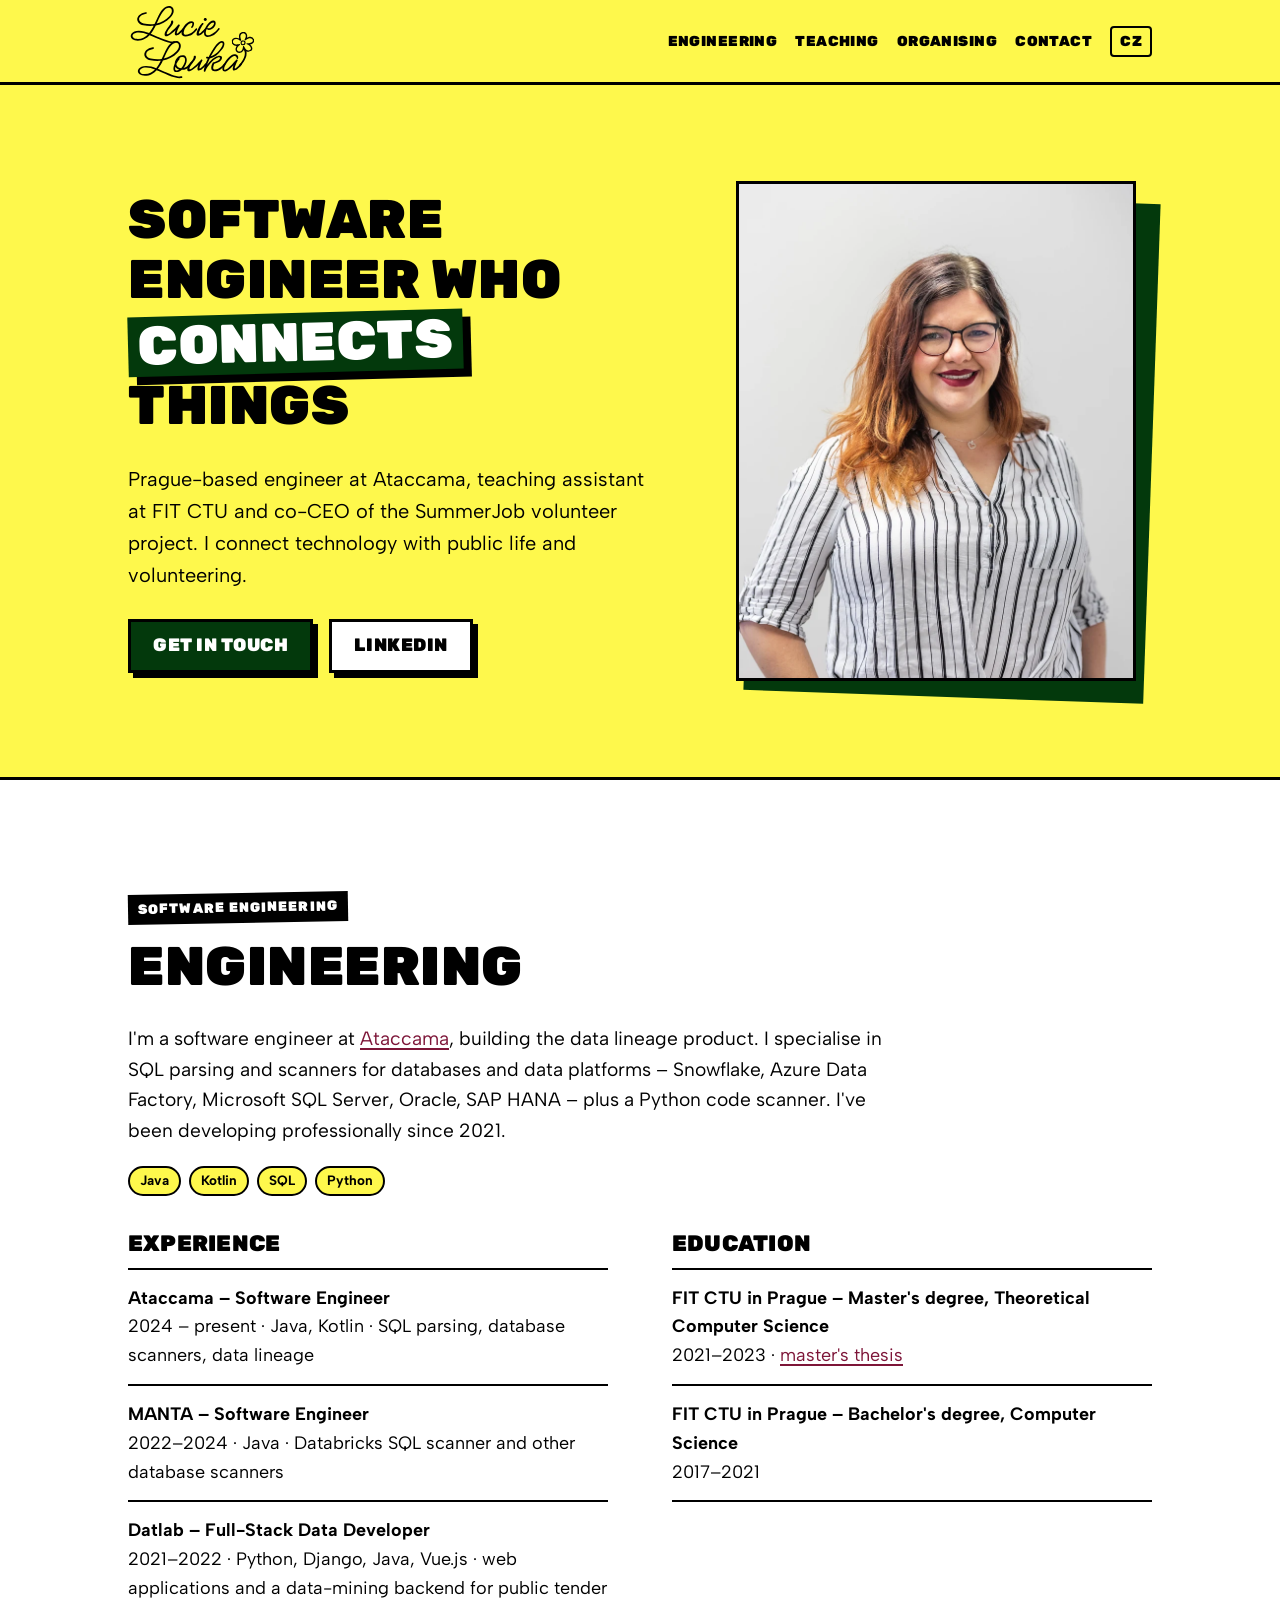
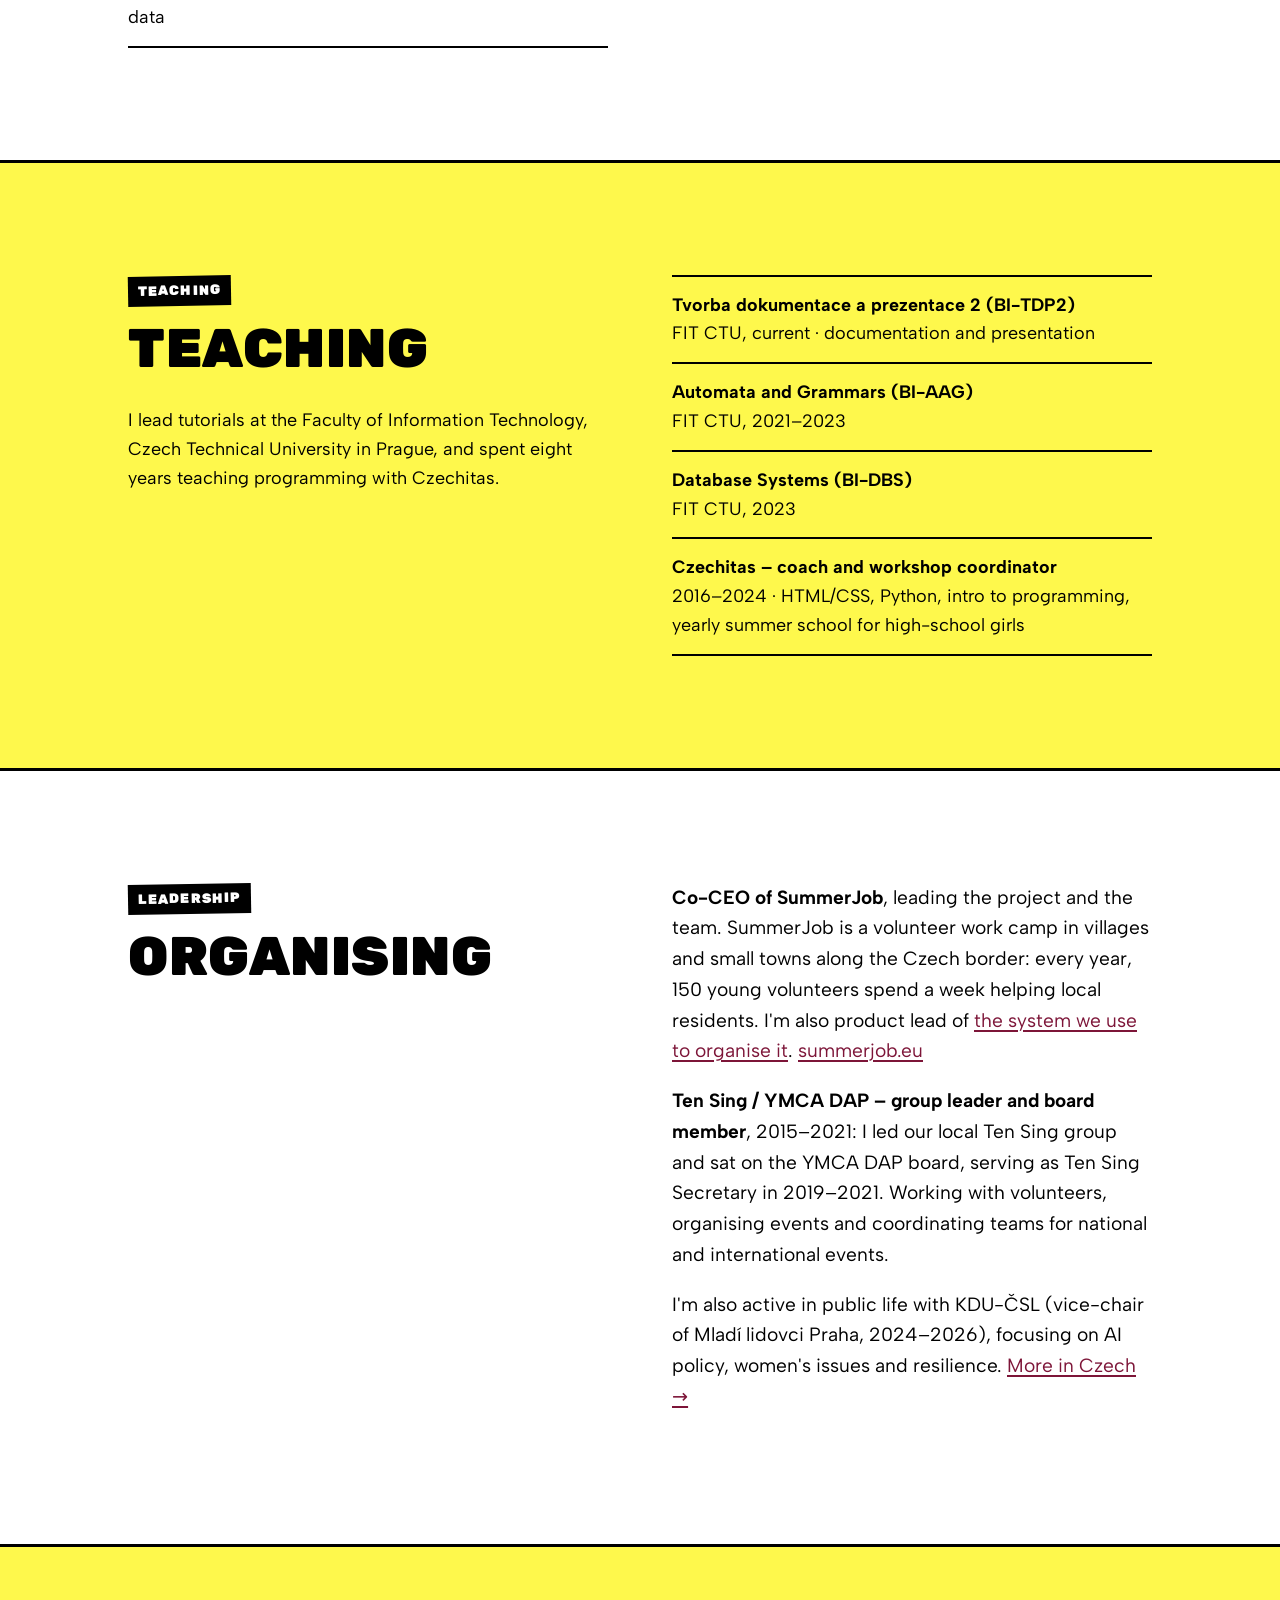
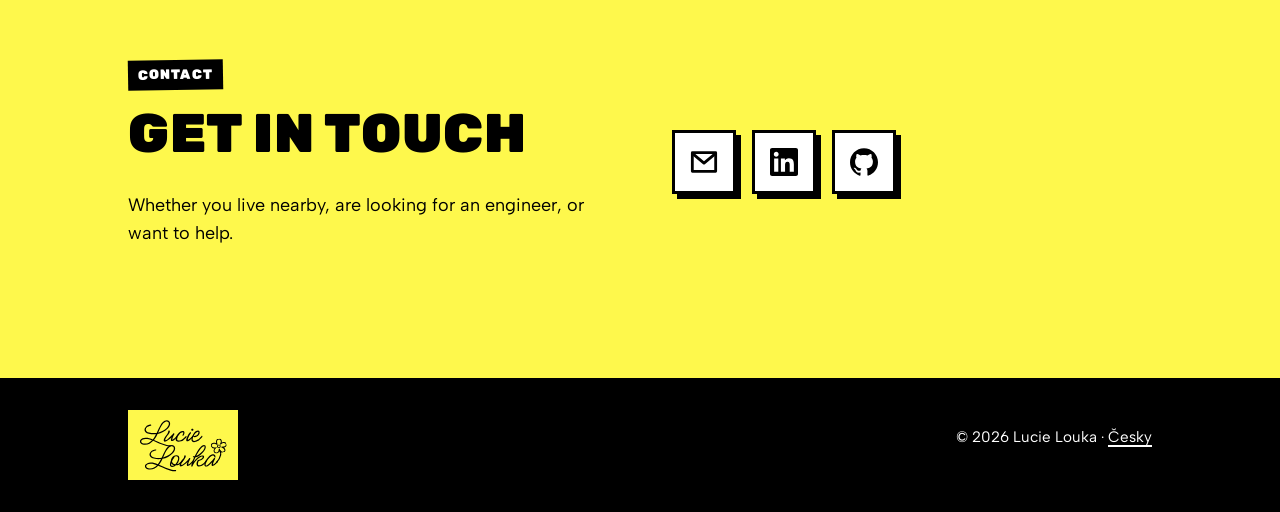
==== en/index.html @ a8e1a133 "Centre contact icons against the heading block Drop the top margin and vertically centre the icon ro" ====
<!doctype html>
<html lang="en">
<head>
  <meta charset="utf-8">
  <meta name="viewport" content="width=device-width, initial-scale=1">
  <title>Lucie Louka</title>
  <meta name="description" content="Lucie Louka – software engineer at Ataccama, teaching assistant at FIT CTU and co-CEO of the SummerJob volunteer project.">
  <link rel="canonical" href="https://lucielouka.cz/en/">
  <meta property="og:url" content="https://lucielouka.cz/en/">
  <meta property="og:title" content="Lucie Louka">
  <meta property="og:description" content="Software engineer connecting tech, public life and volunteering.">
  <meta property="og:type" content="website">
  <meta name="theme-color" content="#fef84c">
  <link rel="icon" href="../assets/favicon.svg" type="image/svg+xml">
  <link rel="alternate" hreflang="cs" href="https://lucielouka.cz/">
  <link rel="alternate" hreflang="en" href="https://lucielouka.cz/en/">
  <link rel="preconnect" href="https://fonts.googleapis.com">
  <link rel="preconnect" href="https://fonts.gstatic.com" crossorigin>
  <link href="https://fonts.googleapis.com/css2?family=Albert+Sans:wght@400;700&family=Rubik:wght@900&display=swap" rel="stylesheet">
  <link rel="stylesheet" href="../css/style.css">
</head>
<body>
  <a class="skip" href="#content">Skip to content</a>

  <header class="site-header">
    <div class="wrap">
      <a class="brand" href="#" aria-label="Lucie Louka – home"><img src="../assets/logo.svg" alt="Lucie Louka"></a>
      <nav class="nav" aria-label="Main navigation">
        <a href="#engineering">Engineering</a>
        <a href="#teaching">Teaching</a>
        <a href="#organising">Organising</a>
        <a href="#contact">Contact</a>
        <a class="lang" href="../" hreflang="cs" lang="cs">CZ</a>
      </nav>
    </div>
  </header>

  <main id="content">
    <section class="hero" aria-labelledby="hero-title">
      <div class="wrap">
        <div>
          <h1 id="hero-title">Software engineer who <span class="mark">connects</span> things</h1>
          <p class="lead">Prague-based engineer at Ataccama, teaching assistant at FIT CTU and co-CEO of the SummerJob volunteer project. I connect technology with public life and volunteering.</p>
          <div class="actions">
            <a class="btn" href="#contact">Get in touch</a>
            <a class="btn alt" href="https://www.linkedin.com/in/lucieaprochazkova/">LinkedIn</a>
          </div>
        </div>
        <div class="portrait">
          <img src="../assets/lucie.webp" alt="Lucie Louka" width="800" height="1200">
        </div>
      </div>
    </section>

    <section id="engineering" class="on-white" aria-labelledby="engineering-title">
      <div class="wrap">
        <span class="kicker">Software engineering</span>
        <h2 id="engineering-title">Engineering</h2>
        <p class="intro">I'm a software engineer at <a href="https://www.ataccama.com">Ataccama</a>, building the data lineage product. I specialise in SQL parsing and scanners for databases and data platforms – Snowflake, Azure Data Factory, Microsoft SQL Server, Oracle, SAP HANA – plus a Python code scanner. I've been developing professionally since 2021.</p>
        <ul class="tags" aria-label="Technologies">
          <li>Java</li><li>Kotlin</li><li>SQL</li><li>Python</li>
        </ul>
        <div class="two-col" style="margin-top: 36px">
          <div>
            <h3>Experience</h3>
            <ul class="list-plain">
              <li><strong>Ataccama – Software Engineer</strong> 2024 – present · Java, Kotlin · SQL parsing, database scanners, data lineage</li>
              <li><strong>MANTA – Software Engineer</strong> 2022–2024 · Java · Databricks SQL scanner and other database scanners</li>
              <li><strong>Datlab – Full-Stack Data Developer</strong> 2021–2022 · Python, Django, Java, Vue.js · web applications and a data-mining backend for public tender data</li>
            </ul>
          </div>
          <div>
            <h3>Education</h3>
            <ul class="list-plain">
              <li><strong>FIT CTU in Prague – Master's degree, Theoretical Computer Science</strong> 2021–2023 · <a href="https://dspace.cvut.cz/entities/publication/f980c338-d063-4424-8b70-73156ff9e29b">master's thesis</a></li>
              <li><strong>FIT CTU in Prague – Bachelor's degree, Computer Science</strong> 2017–2021</li>
            </ul>
          </div>
        </div>
      </div>
    </section>

    <section id="teaching" class="on-yellow" aria-labelledby="teaching-title">
      <div class="wrap two-col">
        <div>
          <span class="kicker">Teaching</span>
          <h2 id="teaching-title">Teaching</h2>
          <p>I lead tutorials at the Faculty of Information Technology, Czech Technical University in Prague, and spent eight years teaching programming with Czechitas.</p>
        </div>
        <ul class="list-plain">
          <li><strong>Tvorba dokumentace a prezentace 2 (BI-TDP2)</strong> FIT CTU, current · documentation and presentation</li>
          <li><strong>Automata and Grammars (BI-AAG)</strong> FIT CTU, 2021–2023</li>
          <li><strong>Database Systems (BI-DBS)</strong> FIT CTU, 2023</li>
          <li><strong>Czechitas – coach and workshop coordinator</strong> 2016–2024 · HTML/CSS, Python, intro to programming, yearly summer school for high-school girls</li>
        </ul>
      </div>
    </section>

    <section id="organising" class="on-white" aria-labelledby="organising-title">
      <div class="wrap two-col">
        <div>
          <span class="kicker">Leadership</span>
          <h2 id="organising-title">Organising</h2>
        </div>
        <div class="intro">
          <p><strong>Co-CEO of SummerJob</strong>, leading the project and the team. SummerJob is a volunteer work camp in villages and small towns along the Czech border: every year, 150 young volunteers spend a week helping local residents. I'm also product lead of <a href="https://github.com/ladal1/summerjob">the system we use to organise it</a>. <a href="https://summerjob.eu">summerjob.eu</a></p>
          <p><strong>Ten Sing / YMCA DAP – group leader and board member</strong>, 2015–2021: I led our local Ten Sing group and sat on the YMCA DAP board, serving as Ten Sing Secretary in 2019–2021. Working with volunteers, organising events and coordinating teams for national and international events.</p>
          <p>I'm also active in public life with KDU-ČSL (vice-chair of Mladí lidovci Praha, 2024–2026), focusing on AI policy, women's issues and resilience. <a href="../" hreflang="cs" lang="cs">More in Czech →</a></p>
        </div>
      </div>
    </section>

    <section id="contact" class="on-yellow" aria-labelledby="contact-title">
      <div class="wrap two-col">
        <div>
          <span class="kicker">Contact</span>
          <h2 id="contact-title">Get in touch</h2>
          <p>Whether you live nearby, are looking for an engineer, or want to help.</p>
        </div>
        <ul class="contact-links">
          <li><a href="mailto:mail@lucielouka.cz" aria-label="Email: mail@lucielouka.cz" title="mail@lucielouka.cz"><svg viewBox="0 0 24 24" aria-hidden="true" focusable="false"><path d="M2 4h20v16H2z" fill="none" stroke="currentColor" stroke-width="2.4" stroke-linejoin="round"/><path d="m2.5 5 9.5 8 9.5-8" fill="none" stroke="currentColor" stroke-width="2.4" stroke-linejoin="round"/></svg></a></li>
          <li><a href="https://www.linkedin.com/in/lucieaprochazkova/" aria-label="LinkedIn" title="LinkedIn"><svg viewBox="0 0 24 24" aria-hidden="true" focusable="false"><path d="M20.447 20.452h-3.554v-5.569c0-1.328-.027-3.037-1.852-3.037-1.853 0-2.136 1.445-2.136 2.939v5.667H9.351V9h3.414v1.561h.046c.477-.9 1.637-1.85 3.37-1.85 3.601 0 4.267 2.37 4.267 5.455v6.286zM5.337 7.433c-1.144 0-2.063-.926-2.063-2.065 0-1.138.92-2.063 2.063-2.063 1.14 0 2.064.925 2.064 2.063 0 1.139-.925 2.065-2.064 2.065zm1.782 13.019H3.555V9h3.564v11.452zM22.225 0H1.771C.792 0 0 .774 0 1.729v20.542C0 23.227.792 24 1.771 24h20.451C23.2 24 24 23.227 24 22.271V1.729C24 .774 23.2 0 22.222 0h.003z"/></svg></a></li>
          <li><a href="https://github.com/LGAP98" aria-label="GitHub" title="GitHub"><svg viewBox="0 0 24 24" aria-hidden="true" focusable="false"><path d="M12 .297c-6.63 0-12 5.373-12 12 0 5.303 3.438 9.8 8.205 11.385.6.113.82-.258.82-.577 0-.285-.01-1.04-.015-2.04-3.338.724-4.042-1.61-4.042-1.61C4.422 18.07 3.633 17.7 3.633 17.7c-1.087-.744.084-.729.084-.729 1.205.084 1.838 1.236 1.838 1.236 1.07 1.835 2.809 1.305 3.495.998.108-.776.417-1.305.76-1.605-2.665-.3-5.466-1.332-5.466-5.93 0-1.31.465-2.38 1.235-3.22-.135-.303-.54-1.523.105-3.176 0 0 1.005-.322 3.3 1.23.96-.267 1.98-.399 3-.405 1.02.006 2.04.138 3 .405 2.28-1.552 3.285-1.23 3.285-1.23.645 1.653.24 2.873.12 3.176.765.84 1.23 1.91 1.23 3.22 0 4.61-2.805 5.625-5.475 5.92.42.36.81 1.096.81 2.22 0 1.606-.015 2.896-.015 3.286 0 .315.21.69.825.57C20.565 22.092 24 17.592 24 12.297c0-6.627-5.373-12-12-12"/></svg></a></li>
        </ul>
      </div>
    </section>
  </main>

  <footer class="site-footer">
    <div class="wrap">
      <img class="footer-logo" src="../assets/logo.svg" alt="Lucie Louka">
      <p>© 2026 Lucie Louka · <a href="../" hreflang="cs" lang="cs">Česky</a></p>
    </div>
  </footer>
</body>
</html>
---- css/style.css ----
/* Lucie Louka – brand tokens from the brand brief (Oct 13, 2026) */
:root {
  --yellow: #fef84c; /* main background, party yellow */
  --black: #000000;  /* logo and text */
  --white: #ffffff;  /* clean background */
  --green: #03390c;  /* personal accent, buttons */
  --wine: #7d1538;   /* small accent, links */

  --font-head: "Rubik", system-ui, sans-serif;
  --font-body: "Albert Sans", system-ui, sans-serif;

  --gutter: clamp(16px, 4vw, 48px);
  --max: 1120px;
  --offset: 8px; /* "offset color blocks" – the hand-made device */
}

*,
*::before,
*::after { box-sizing: border-box; }

html { scroll-behavior: smooth; }
@media (prefers-reduced-motion: reduce) {
  html { scroll-behavior: auto; }
  * { transition: none !important; }
}

body {
  margin: 0;
  background: var(--white);
  color: var(--black);
  font-family: var(--font-body);
  font-size: 1.125rem;
  line-height: 1.6;
}

img { max-width: 100%; height: auto; display: block; }

/* Headlines: Rubik Black, ALL CAPS, line height ≥ 1.05 so Czech accents
   (Ě, Š, Č, Ř, Ž, Ů …) don't crowd the line above. */
h1, h2, h3 {
  font-family: var(--font-head);
  font-weight: 900;
  text-transform: uppercase;
  line-height: 1.1;
  margin: 0 0 0.5em;
  letter-spacing: 0.01em;
}
h1 { font-size: clamp(2.4rem, 7vw, 5rem); }
h2 { font-size: clamp(2rem, 5vw, 3.4rem); }
h3 { font-size: clamp(1.15rem, 2vw, 1.4rem); }

p { margin: 0 0 1em; }

a { color: var(--wine); text-underline-offset: 3px; text-decoration-thickness: 2px; }
a:hover { color: var(--green); }
:focus-visible { outline: 3px solid var(--black); outline-offset: 3px; }

.wrap { max-width: var(--max); margin: 0 auto; padding: 0 var(--gutter); }

.skip {
  position: absolute; left: -9999px; top: 0;
  background: var(--black); color: var(--white); padding: 8px 12px; z-index: 100;
}
.skip:focus { left: 8px; top: 8px; }

/* ---------- Header ---------- */
.site-header {
  background: var(--yellow);
  border-bottom: 3px solid var(--black);
  position: sticky; top: 0; z-index: 10;
}
.site-header .wrap {
  display: flex; align-items: center; justify-content: space-between;
  gap: 16px; min-height: 64px; flex-wrap: wrap;
}
.brand img { width: 128px; }
.nav { display: flex; flex-wrap: wrap; gap: 4px 18px; align-items: center; }
.nav a {
  color: var(--black); text-decoration: none;
  font-family: var(--font-head); font-weight: 900; text-transform: uppercase;
  font-size: 0.9rem; letter-spacing: 0.03em;
}
.nav a:hover { color: var(--green); }
.nav .lang {
  border: 2px solid var(--black); padding: 2px 8px; border-radius: 4px;
}
@media (max-width: 720px) {
  .site-header { position: static; }
  .site-header .wrap { padding-top: 10px; padding-bottom: 10px; }
  .nav { gap: 6px 14px; }
}

/* ---------- Hero ---------- */
.hero { background: var(--yellow); padding: clamp(40px, 8vw, 96px) 0; }
.hero h1 { font-size: clamp(2rem, 4.6vw, 3.4rem); }
.hero .wrap {
  display: grid; gap: clamp(24px, 5vw, 64px);
  grid-template-columns: 1.1fr 0.9fr; align-items: center;
}
@media (max-width: 820px) { .hero .wrap { grid-template-columns: 1fr; } }
.hero .lead { font-size: 1.25rem; max-width: 34em; }
.hero .sub {
  font-weight: 700; font-size: clamp(1.25rem, 2.4vw, 1.6rem); line-height: 1.3;
  margin: 0 0 0.8em;
}

/* Offset color block behind a headline word */
.mark {
  display: inline-block;
  background: var(--green); color: var(--white);
  padding: 0 0.18em; margin: 0.06em 0;
  transform: rotate(-1.5deg);
  box-shadow: var(--offset) var(--offset) 0 var(--black);
}

.portrait {
  position: relative; aspect-ratio: 4 / 5; width: min(calc(100% - 24px), 400px); justify-self: center;
}
.portrait::before {
  content: ""; position: absolute; inset: 0;
  background: var(--green);
  transform: translate(16px, 16px) rotate(2deg);
}
.portrait > * {
  position: relative; width: 100%; height: 100%;
  border: 3px solid var(--black); background: var(--white); object-fit: cover; object-position: 50% 30%;
}
.portrait .placeholder {
  display: grid; place-items: center; text-align: center; padding: 24px;
}
.portrait .placeholder.todo { background-color: var(--white); outline-offset: -8px; }

/* ---------- Buttons ---------- */
.actions { display: flex; flex-wrap: wrap; gap: 16px; margin-top: 28px; }
.btn {
  display: inline-block; text-decoration: none;
  font-family: var(--font-head); font-weight: 900; text-transform: uppercase;
  letter-spacing: 0.03em; line-height: 1.1;
  padding: 14px 22px; border: 3px solid var(--black);
  background: var(--green); color: var(--white);
  box-shadow: 5px 5px 0 var(--black);
  transition: transform 0.12s ease, box-shadow 0.12s ease;
}
.btn:hover { color: var(--white); transform: translate(-2px, -2px); box-shadow: 7px 7px 0 var(--black); }
.btn:active { transform: translate(3px, 3px); box-shadow: 2px 2px 0 var(--black); }
.btn.alt { background: var(--white); color: var(--black); }
.btn.alt:hover { color: var(--black); }

/* ---------- Sections ---------- */
section { padding: clamp(56px, 9vw, 112px) 0; overflow-x: clip; }
section.on-yellow { background: var(--yellow); }
section.on-white { background: var(--white); }
section.on-green { background: var(--green); color: var(--white); }
section.on-green a { color: var(--white); }
section + section { border-top: 3px solid var(--black); }

.kicker {
  display: inline-block; margin-bottom: 14px;
  font-family: var(--font-head); font-weight: 900; text-transform: uppercase;
  font-size: 0.85rem; letter-spacing: 0.08em;
  background: var(--black); color: var(--white); padding: 4px 10px;
  transform: rotate(-1deg);
}
.intro { max-width: 40em; font-size: 1.2rem; }

.two-col { display: grid; grid-template-columns: 1fr 1fr; gap: clamp(24px, 5vw, 64px); }
@media (max-width: 820px) { .two-col { grid-template-columns: 1fr; } }

/* Cards with offset blocks; alternating tilt keeps it slightly imperfect */
.cards {
  display: grid; gap: 28px; margin-top: 36px;
  grid-template-columns: repeat(auto-fill, minmax(260px, 1fr));
}
.card {
  background: var(--white); border: 3px solid var(--black);
  padding: 24px; box-shadow: var(--offset) var(--offset) 0 var(--green);
  display: flex; flex-direction: column;
}
.on-white .card { box-shadow: var(--offset) var(--offset) 0 var(--yellow), var(--offset) var(--offset) 0 3px var(--black); }
.card:nth-child(odd) { transform: rotate(-0.6deg); }
.card:nth-child(even) { transform: rotate(0.5deg); }
.card p:last-child { margin-bottom: 0; }
.card .meta { font-size: 0.95rem; color: #333; }
.card .more { margin-top: auto; padding-top: 12px; font-weight: 700; }

.tags { list-style: none; padding: 0; margin: 12px 0; display: flex; flex-wrap: wrap; gap: 8px; }
.tags li {
  font-size: 0.85rem; font-weight: 700; padding: 2px 10px;
  border: 2px solid var(--black); border-radius: 999px; background: var(--yellow);
}

.list-plain { list-style: none; padding: 0; margin: 0; }
.list-plain li { padding: 14px 0; border-bottom: 2px solid var(--black); }
.list-plain li:first-child { border-top: 2px solid var(--black); }
.list-plain strong { display: block; }

/* Brand line block */
.motto { text-align: center; }
.motto h2 { font-size: clamp(2rem, 6vw, 4.2rem); margin: 0; }
.motto p { margin: 16px 0 0; font-size: 1.1rem; }

/* ---------- Newsletter ---------- */
.newsletter-form { display: flex; flex-wrap: wrap; gap: 12px; margin-top: 24px; max-width: 560px; }
.newsletter-form input {
  flex: 1 1 240px; min-width: 0; font: inherit; padding: 12px 14px;
  border: 3px solid var(--black); background: var(--white); color: var(--black);
}
.on-green .btn { background: var(--yellow); color: var(--black); }
.on-green .btn:hover { color: var(--black); }
.small { font-size: 0.95rem; }

/* ---------- Contact / footer ---------- */
.contact-links { list-style: none; padding: 0; margin: 0; display: flex; flex-wrap: wrap; gap: 16px; align-self: center; }
.contact-links a {
  display: grid; place-items: center; width: 64px; height: 64px;
  border: 3px solid var(--black); background: var(--white); color: var(--black);
  box-shadow: 5px 5px 0 var(--black);
  transition: transform 0.12s ease, box-shadow 0.12s ease;
}
.contact-links a:hover { background: var(--green); color: var(--white); transform: translate(-2px, -2px); box-shadow: 7px 7px 0 var(--black); }
.contact-links a:active { transform: translate(3px, 3px); box-shadow: 2px 2px 0 var(--black); }
.contact-links svg { width: 28px; height: 28px; fill: currentColor; }
@media (max-width: 420px) {
  .contact-links { gap: 12px; }
  .contact-links a { width: 56px; height: 56px; }
  .contact-links svg { width: 24px; height: 24px; }
}

.site-footer { background: var(--black); color: var(--white); padding: 32px 0; font-size: 0.95rem; }
.site-footer .wrap { display: flex; flex-wrap: wrap; gap: 12px 32px; justify-content: space-between; align-items: center; }
.site-footer a { color: var(--white); }
.site-footer .footer-logo { width: 110px; background: var(--yellow); padding: 6px 10px; }

/* Content still to be supplied – visible on purpose so nothing invented ships */
.todo {
  background: repeating-linear-gradient(-45deg, transparent 0 8px, rgba(0,0,0,0.06) 8px 16px);
  outline: 2px dashed var(--wine); outline-offset: 2px;
}
.on-green .todo { outline-color: var(--white); }
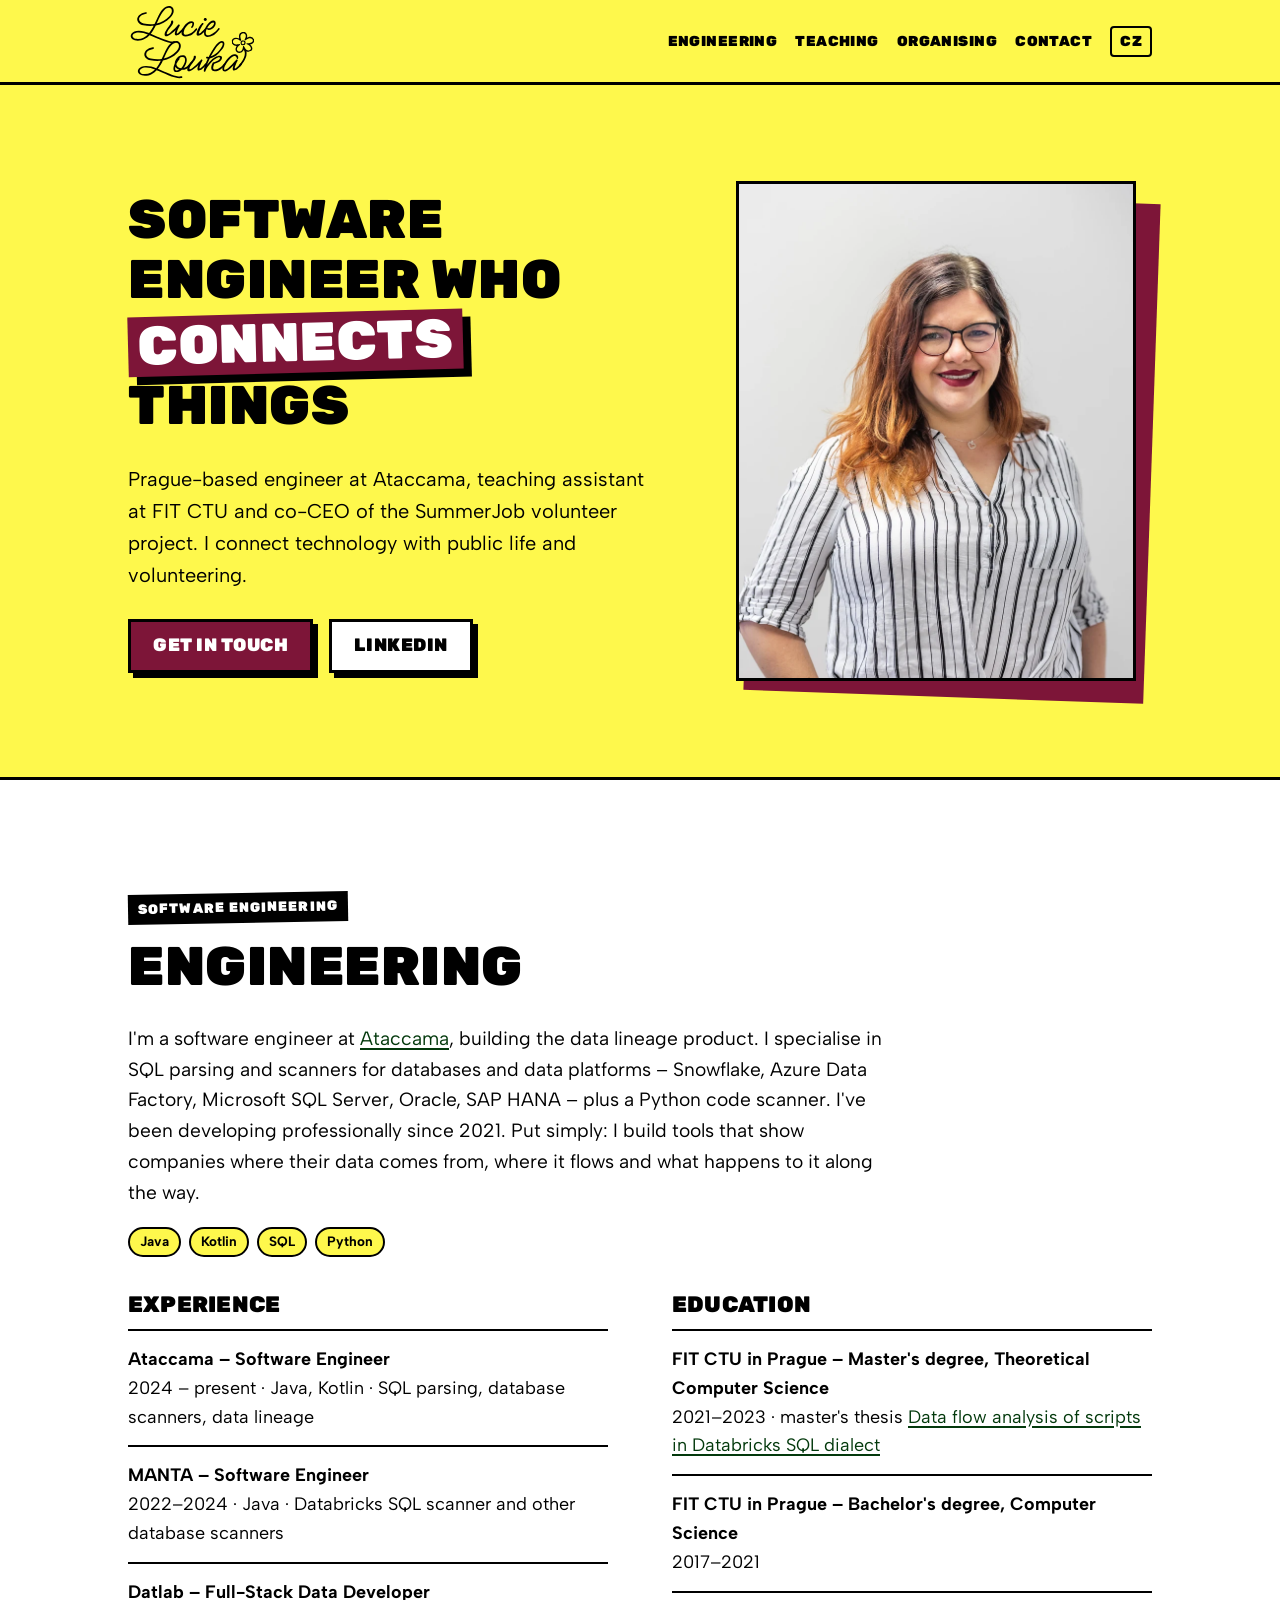
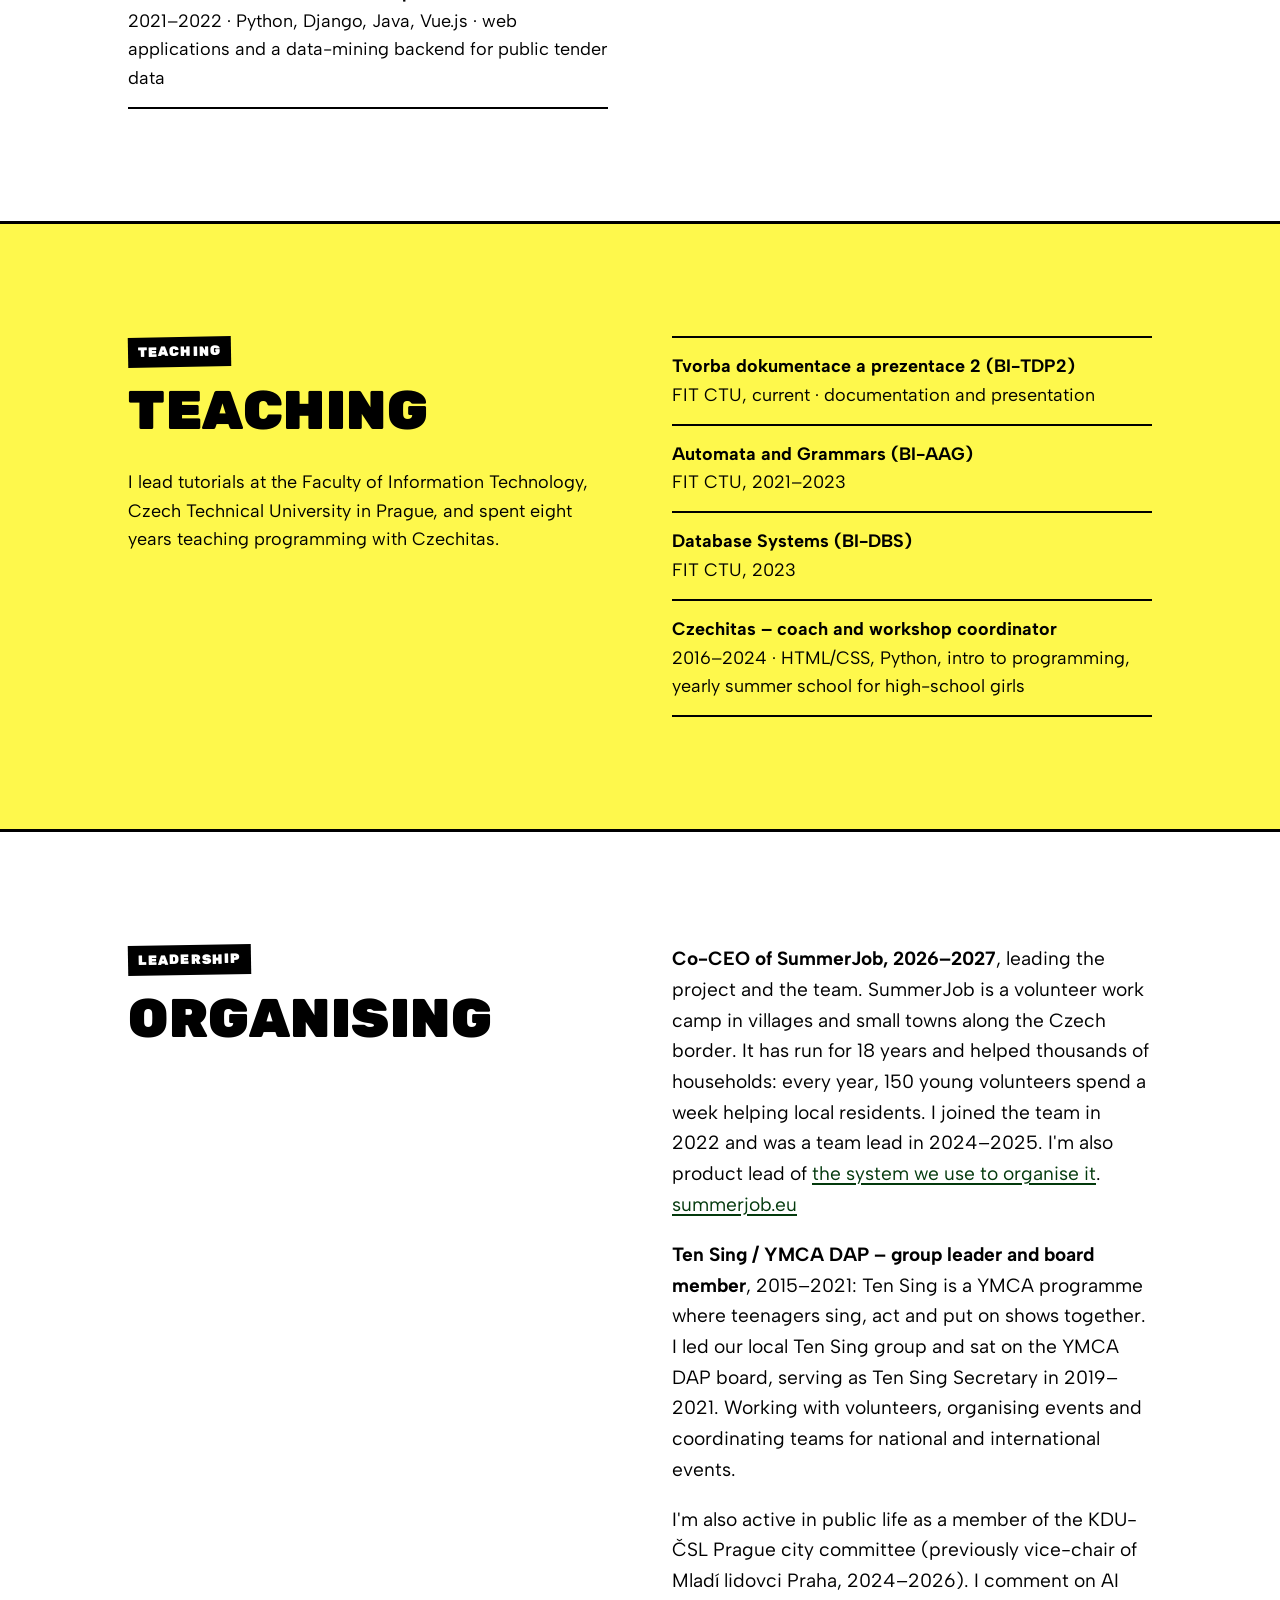
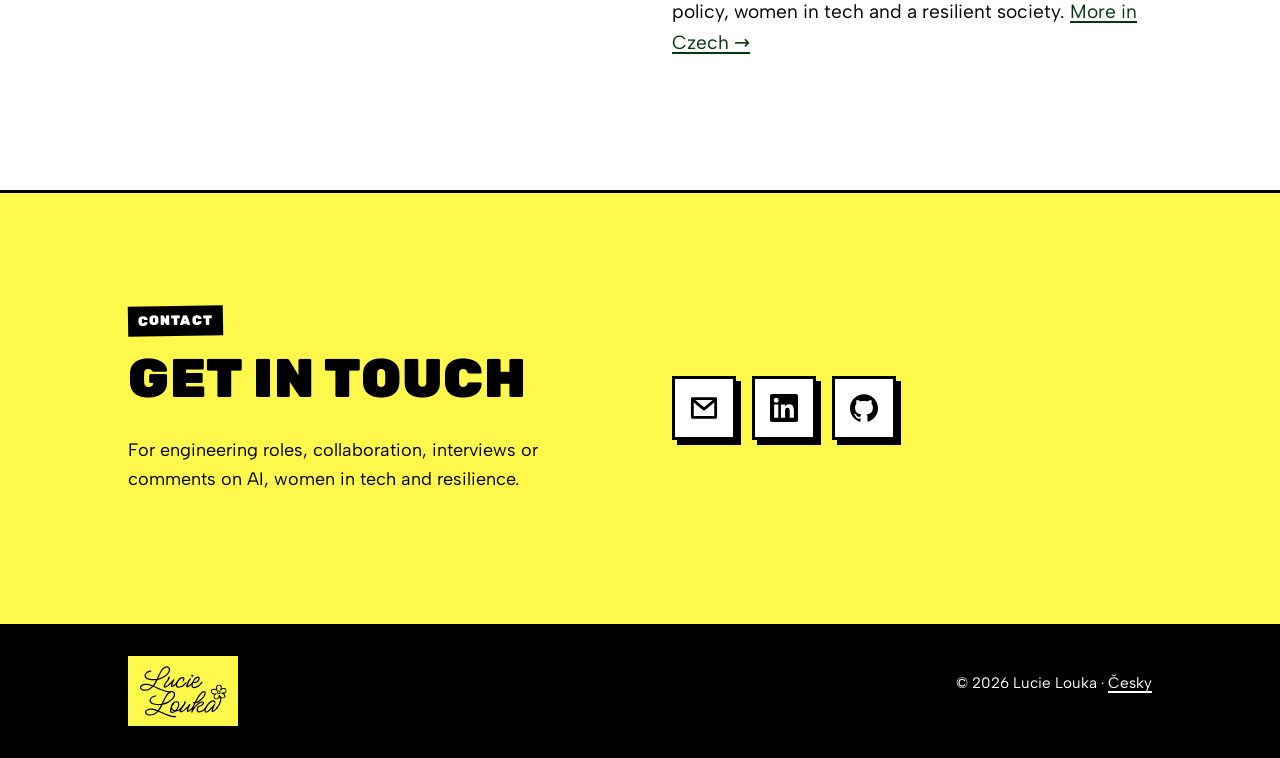
==== commit fd33fdff: "Rewrite site copy from the copy questionnaire answers Add the reason for entering politics, the curr" ====
--- a/en/index.html
+++ b/en/index.html
@@ -4,7 +4,7 @@
   <meta charset="utf-8">
   <meta name="viewport" content="width=device-width, initial-scale=1">
   <title>Lucie Louka</title>
-  <meta name="description" content="Lucie Louka – software engineer at Ataccama, teaching assistant at FIT CTU and co-CEO of the SummerJob volunteer project.">
+  <meta name="description" content="Lucie Louka – software engineer at Ataccama, teaching assistant at FIT CTU and CEO of the SummerJob volunteer project.">
   <link rel="canonical" href="https://lucielouka.cz/en/">
   <meta property="og:url" content="https://lucielouka.cz/en/">
   <meta property="og:title" content="Lucie Louka">
@@ -56,7 +56,7 @@
       <div class="wrap">
         <span class="kicker">Software engineering</span>
         <h2 id="engineering-title">Engineering</h2>
-        <p class="intro">I'm a software engineer at <a href="https://www.ataccama.com">Ataccama</a>, building the data lineage product. I specialise in SQL parsing and scanners for databases and data platforms – Snowflake, Azure Data Factory, Microsoft SQL Server, Oracle, SAP HANA – plus a Python code scanner. I've been developing professionally since 2021.</p>
+        <p class="intro">I'm a software engineer at <a href="https://www.ataccama.com">Ataccama</a>, building the data lineage product. I specialise in SQL parsing and scanners for databases and data platforms – Snowflake, Azure Data Factory, Microsoft SQL Server, Oracle, SAP HANA – plus a Python code scanner. I've been developing professionally since 2021. Put simply: I build tools that show companies where their data comes from, where it flows and what happens to it along the way.</p>
         <ul class="tags" aria-label="Technologies">
           <li>Java</li><li>Kotlin</li><li>SQL</li><li>Python</li>
         </ul>
@@ -72,7 +72,7 @@
           <div>
             <h3>Education</h3>
             <ul class="list-plain">
-              <li><strong>FIT CTU in Prague – Master's degree, Theoretical Computer Science</strong> 2021–2023 · <a href="https://dspace.cvut.cz/entities/publication/f980c338-d063-4424-8b70-73156ff9e29b">master's thesis</a></li>
+              <li><strong>FIT CTU in Prague – Master's degree, Theoretical Computer Science</strong> 2021–2023 · master's thesis <a href="https://dspace.cvut.cz/entities/publication/f980c338-d063-4424-8b70-73156ff9e29b">Data flow analysis of scripts in Databricks SQL dialect</a></li>
               <li><strong>FIT CTU in Prague – Bachelor's degree, Computer Science</strong> 2017–2021</li>
             </ul>
           </div>
@@ -103,9 +103,9 @@
           <h2 id="organising-title">Organising</h2>
         </div>
         <div class="intro">
-          <p><strong>Co-CEO of SummerJob</strong>, leading the project and the team. SummerJob is a volunteer work camp in villages and small towns along the Czech border: every year, 150 young volunteers spend a week helping local residents. I'm also product lead of <a href="https://github.com/ladal1/summerjob">the system we use to organise it</a>. <a href="https://summerjob.eu">summerjob.eu</a></p>
-          <p><strong>Ten Sing / YMCA DAP – group leader and board member</strong>, 2015–2021: I led our local Ten Sing group and sat on the YMCA DAP board, serving as Ten Sing Secretary in 2019–2021. Working with volunteers, organising events and coordinating teams for national and international events.</p>
-          <p>I'm also active in public life with KDU-ČSL (vice-chair of Mladí lidovci Praha, 2024–2026), focusing on AI policy, women's issues and resilience. <a href="../" hreflang="cs" lang="cs">More in Czech →</a></p>
+          <p><strong>Co-CEO of SummerJob, 2026–2027</strong>, leading the project and the team. SummerJob is a volunteer work camp in villages and small towns along the Czech border. It has run for 18 years and helped thousands of households: every year, 150 young volunteers spend a week helping local residents. I joined the team in 2022 and was a team lead in 2024–2025. I'm also product lead of <a href="https://github.com/ladal1/summerjob">the system we use to organise it</a>. <a href="https://summerjob.eu">summerjob.eu</a></p>
+          <p><strong>Ten Sing / YMCA DAP – group leader and board member</strong>, 2015–2021: Ten Sing is a YMCA programme where teenagers sing, act and put on shows together. I led our local Ten Sing group and sat on the YMCA DAP board, serving as Ten Sing Secretary in 2019–2021. Working with volunteers, organising events and coordinating teams for national and international events.</p>
+          <p>I'm also active in public life as a member of the KDU-ČSL Prague city committee (previously vice-chair of Mladí lidovci Praha, 2024–2026). I comment on AI policy, women in tech and a resilient society. <a href="../" hreflang="cs" lang="cs">More in Czech →</a></p>
         </div>
       </div>
     </section>
@@ -115,7 +115,7 @@
         <div>
           <span class="kicker">Contact</span>
           <h2 id="contact-title">Get in touch</h2>
-          <p>Whether you live nearby, are looking for an engineer, or want to help.</p>
+          <p>For engineering roles, collaboration, interviews or comments on AI, women in tech and resilience.</p>
         </div>
         <ul class="contact-links">
           <li><a href="mailto:mail@lucielouka.cz" aria-label="Email: mail@lucielouka.cz" title="mail@lucielouka.cz"><svg viewBox="0 0 24 24" aria-hidden="true" focusable="false"><path d="M2 4h20v16H2z" fill="none" stroke="currentColor" stroke-width="2.4" stroke-linejoin="round"/><path d="m2.5 5 9.5 8 9.5-8" fill="none" stroke="currentColor" stroke-width="2.4" stroke-linejoin="round"/></svg></a></li>
--- a/css/style.css
+++ b/css/style.css
@@ -3,8 +3,8 @@
   --yellow: #fef84c; /* main background, party yellow */
   --black: #000000;  /* logo and text */
   --white: #ffffff;  /* clean background */
-  --green: #03390c;  /* personal accent, buttons */
-  --wine: #7d1538;   /* small accent, links */
+  --green: #03390c;  /* small accent, links */
+  --wine: #7d1538;   /* personal accent, buttons */
 
   --font-head: "Rubik", system-ui, sans-serif;
   --font-body: "Albert Sans", system-ui, sans-serif;
@@ -51,8 +51,8 @@
 
 p { margin: 0 0 1em; }
 
-a { color: var(--wine); text-underline-offset: 3px; text-decoration-thickness: 2px; }
-a:hover { color: var(--green); }
+a { color: var(--green); text-underline-offset: 3px; text-decoration-thickness: 2px; }
+a:hover { color: var(--wine); }
 :focus-visible { outline: 3px solid var(--black); outline-offset: 3px; }
 
 .wrap { max-width: var(--max); margin: 0 auto; padding: 0 var(--gutter); }
@@ -80,7 +80,7 @@
   font-family: var(--font-head); font-weight: 900; text-transform: uppercase;
   font-size: 0.9rem; letter-spacing: 0.03em;
 }
-.nav a:hover { color: var(--green); }
+.nav a:hover { color: var(--wine); }
 .nav .lang {
   border: 2px solid var(--black); padding: 2px 8px; border-radius: 4px;
 }
@@ -107,7 +107,7 @@
 /* Offset color block behind a headline word */
 .mark {
   display: inline-block;
-  background: var(--green); color: var(--white);
+  background: var(--wine); color: var(--white);
   padding: 0 0.18em; margin: 0.06em 0;
   transform: rotate(-1.5deg);
   box-shadow: var(--offset) var(--offset) 0 var(--black);
@@ -118,7 +118,7 @@
 }
 .portrait::before {
   content: ""; position: absolute; inset: 0;
-  background: var(--green);
+  background: var(--wine);
   transform: translate(16px, 16px) rotate(2deg);
 }
 .portrait > * {
@@ -137,7 +137,7 @@
   font-family: var(--font-head); font-weight: 900; text-transform: uppercase;
   letter-spacing: 0.03em; line-height: 1.1;
   padding: 14px 22px; border: 3px solid var(--black);
-  background: var(--green); color: var(--white);
+  background: var(--wine); color: var(--white);
   box-shadow: 5px 5px 0 var(--black);
   transition: transform 0.12s ease, box-shadow 0.12s ease;
 }
@@ -150,8 +150,8 @@
 section { padding: clamp(56px, 9vw, 112px) 0; overflow-x: clip; }
 section.on-yellow { background: var(--yellow); }
 section.on-white { background: var(--white); }
-section.on-green { background: var(--green); color: var(--white); }
-section.on-green a { color: var(--white); }
+section.on-wine { background: var(--wine); color: var(--white); }
+section.on-wine a { color: var(--white); }
 section + section { border-top: 3px solid var(--black); }
 
 .kicker {
@@ -173,7 +173,7 @@
 }
 .card {
   background: var(--white); border: 3px solid var(--black);
-  padding: 24px; box-shadow: var(--offset) var(--offset) 0 var(--green);
+  padding: 24px; box-shadow: var(--offset) var(--offset) 0 var(--wine);
   display: flex; flex-direction: column;
 }
 .on-white .card { box-shadow: var(--offset) var(--offset) 0 var(--yellow), var(--offset) var(--offset) 0 3px var(--black); }
@@ -205,8 +205,8 @@
   flex: 1 1 240px; min-width: 0; font: inherit; padding: 12px 14px;
   border: 3px solid var(--black); background: var(--white); color: var(--black);
 }
-.on-green .btn { background: var(--yellow); color: var(--black); }
-.on-green .btn:hover { color: var(--black); }
+.on-wine .btn { background: var(--yellow); color: var(--black); }
+.on-wine .btn:hover { color: var(--black); }
 .small { font-size: 0.95rem; }
 
 /* ---------- Contact / footer ---------- */
@@ -234,6 +234,6 @@
 /* Content still to be supplied – visible on purpose so nothing invented ships */
 .todo {
   background: repeating-linear-gradient(-45deg, transparent 0 8px, rgba(0,0,0,0.06) 8px 16px);
-  outline: 2px dashed var(--wine); outline-offset: 2px;
-}
-.on-green .todo { outline-color: var(--white); }
+  outline: 2px dashed var(--green); outline-offset: 2px;
+}
+.on-wine .todo { outline-color: var(--white); }
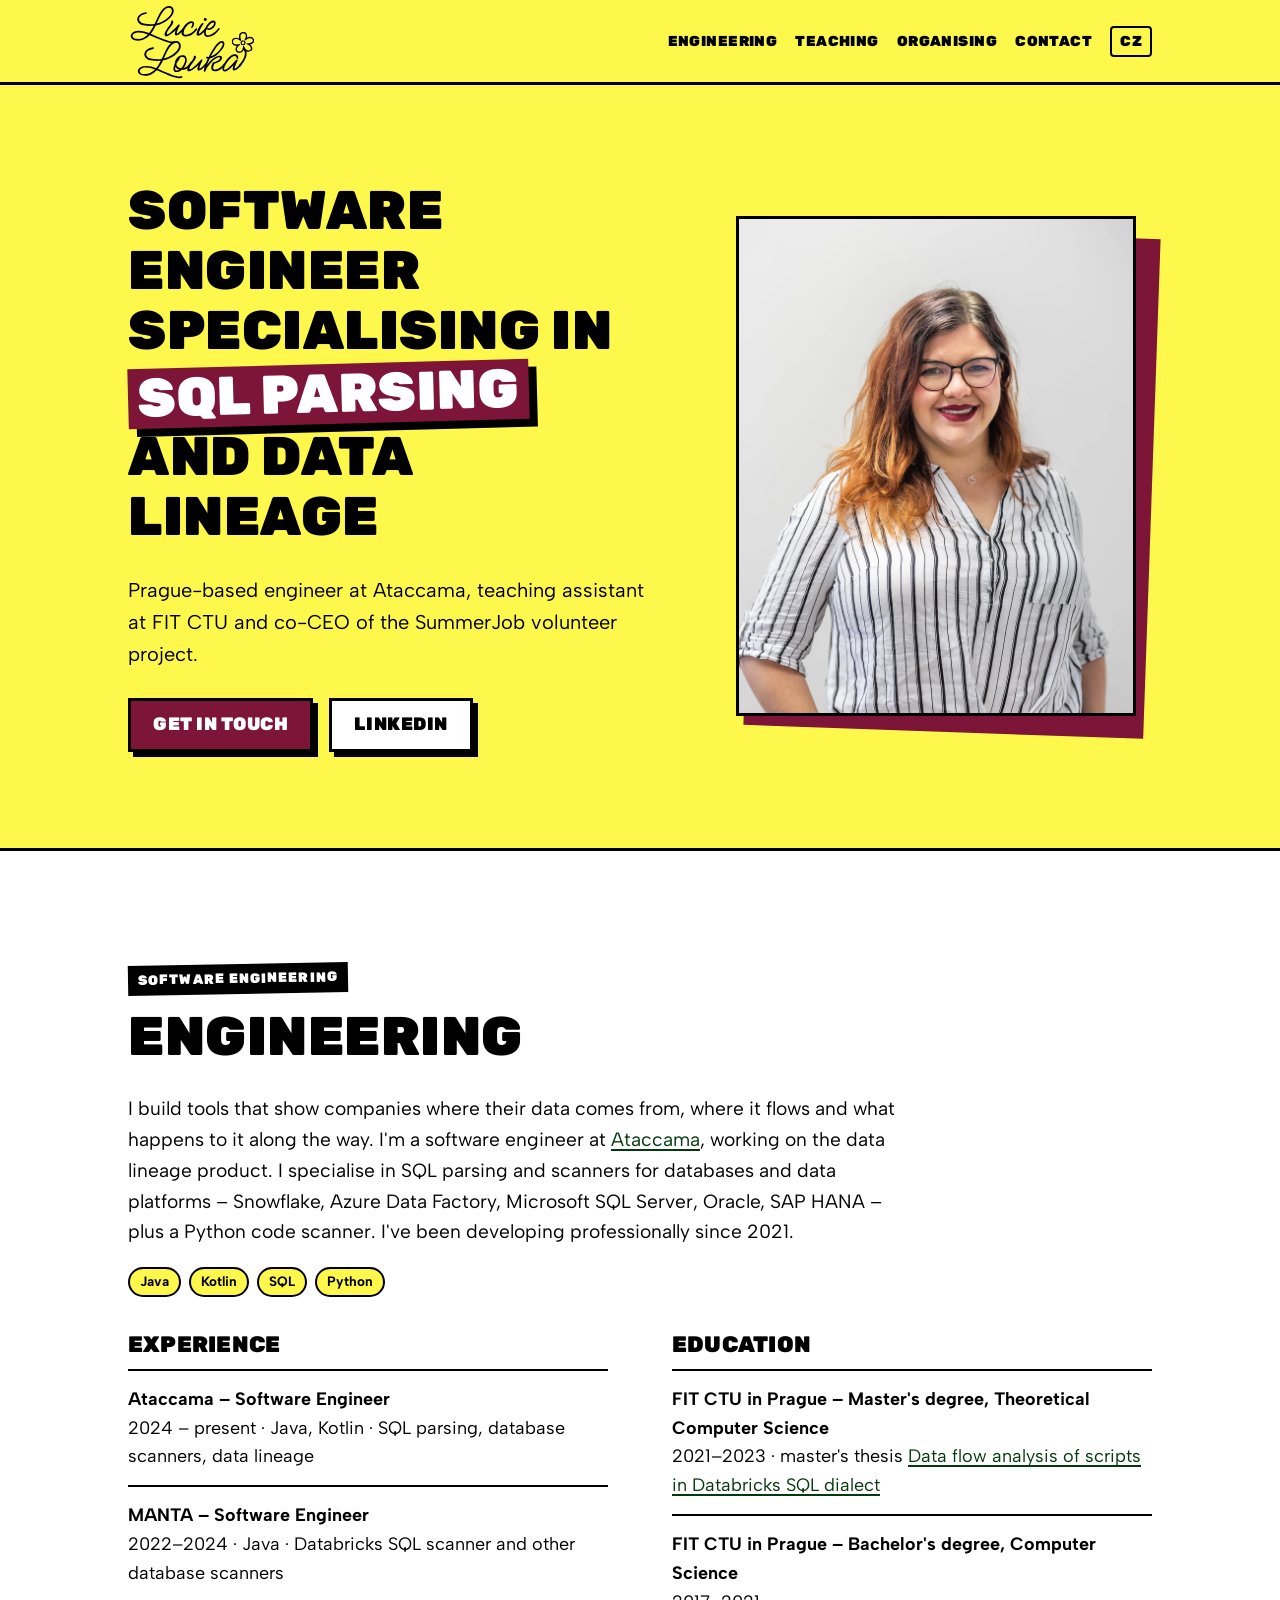
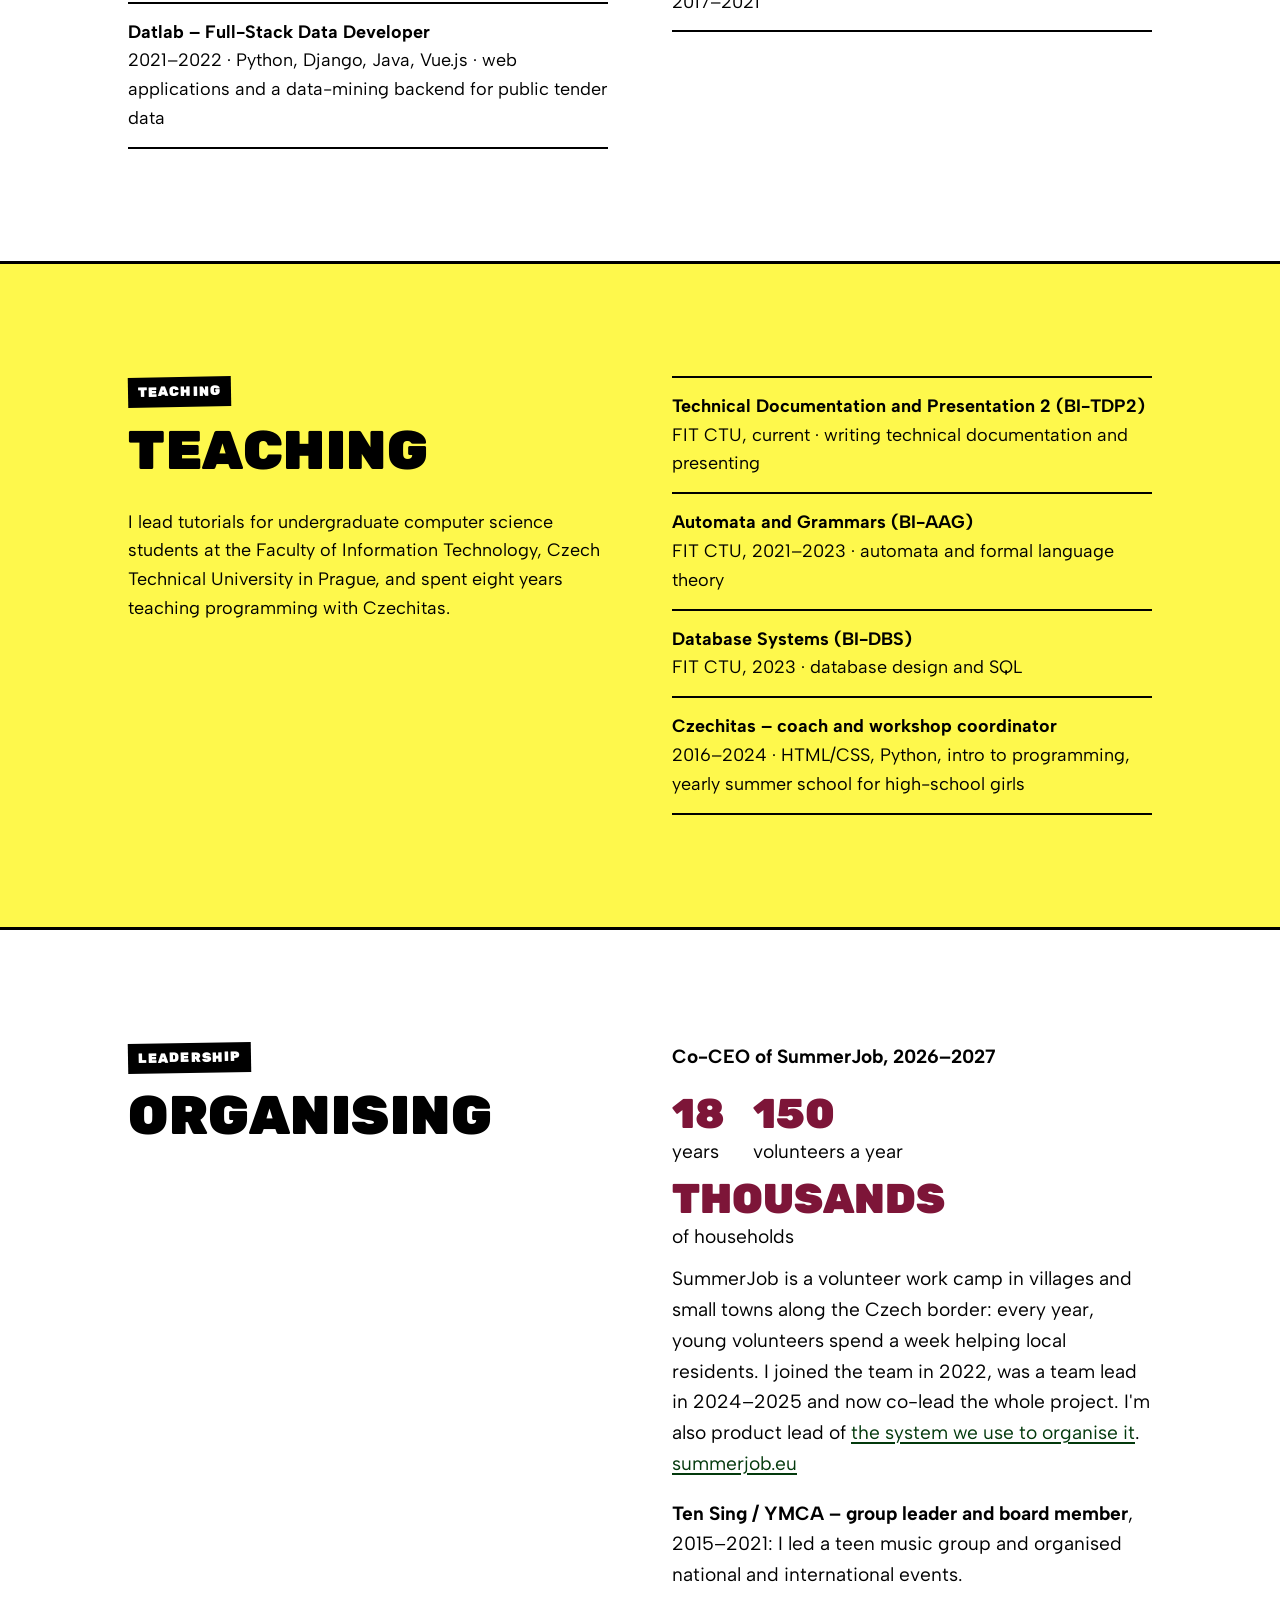
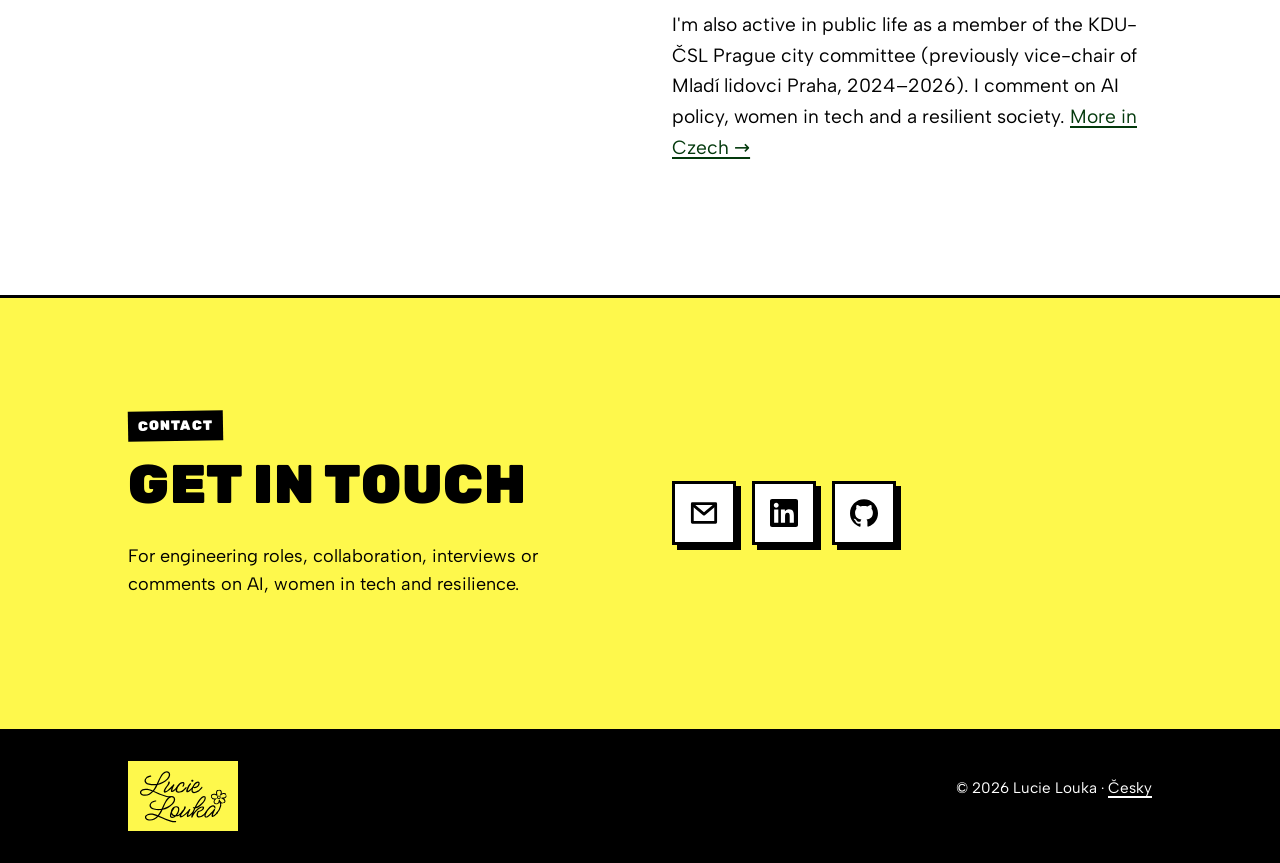
==== commit de656c55: "Apply marketing review: media block, story in About, stats, plainer copy Add a press section with to" ====
--- a/en/index.html
+++ b/en/index.html
@@ -39,8 +39,8 @@
     <section class="hero" aria-labelledby="hero-title">
       <div class="wrap">
         <div>
-          <h1 id="hero-title">Software engineer who <span class="mark">connects</span> things</h1>
-          <p class="lead">Prague-based engineer at Ataccama, teaching assistant at FIT CTU and co-CEO of the SummerJob volunteer project. I connect technology with public life and volunteering.</p>
+          <h1 id="hero-title">Software engineer specialising in <span class="mark">SQL parsing</span> and data lineage</h1>
+          <p class="lead">Prague-based engineer at Ataccama, teaching assistant at FIT CTU and co-CEO of the SummerJob volunteer project.</p>
           <div class="actions">
             <a class="btn" href="#contact">Get in touch</a>
             <a class="btn alt" href="https://www.linkedin.com/in/lucieaprochazkova/">LinkedIn</a>
@@ -56,7 +56,7 @@
       <div class="wrap">
         <span class="kicker">Software engineering</span>
         <h2 id="engineering-title">Engineering</h2>
-        <p class="intro">I'm a software engineer at <a href="https://www.ataccama.com">Ataccama</a>, building the data lineage product. I specialise in SQL parsing and scanners for databases and data platforms – Snowflake, Azure Data Factory, Microsoft SQL Server, Oracle, SAP HANA – plus a Python code scanner. I've been developing professionally since 2021. Put simply: I build tools that show companies where their data comes from, where it flows and what happens to it along the way.</p>
+        <p class="intro">I build tools that show companies where their data comes from, where it flows and what happens to it along the way. I'm a software engineer at <a href="https://www.ataccama.com">Ataccama</a>, working on the data lineage product. I specialise in SQL parsing and scanners for databases and data platforms – Snowflake, Azure Data Factory, Microsoft SQL Server, Oracle, SAP HANA – plus a Python code scanner. I've been developing professionally since 2021.</p>
         <ul class="tags" aria-label="Technologies">
           <li>Java</li><li>Kotlin</li><li>SQL</li><li>Python</li>
         </ul>
@@ -85,12 +85,12 @@
         <div>
           <span class="kicker">Teaching</span>
           <h2 id="teaching-title">Teaching</h2>
-          <p>I lead tutorials at the Faculty of Information Technology, Czech Technical University in Prague, and spent eight years teaching programming with Czechitas.</p>
+          <p>I lead tutorials for undergraduate computer science students at the Faculty of Information Technology, Czech Technical University in Prague, and spent eight years teaching programming with Czechitas.</p>
         </div>
         <ul class="list-plain">
-          <li><strong>Tvorba dokumentace a prezentace 2 (BI-TDP2)</strong> FIT CTU, current · documentation and presentation</li>
-          <li><strong>Automata and Grammars (BI-AAG)</strong> FIT CTU, 2021–2023</li>
-          <li><strong>Database Systems (BI-DBS)</strong> FIT CTU, 2023</li>
+          <li><strong>Technical Documentation and Presentation 2 (BI-TDP2)</strong> FIT CTU, current · writing technical documentation and presenting</li>
+          <li><strong>Automata and Grammars (BI-AAG)</strong> FIT CTU, 2021–2023 · automata and formal language theory</li>
+          <li><strong>Database Systems (BI-DBS)</strong> FIT CTU, 2023 · database design and SQL</li>
           <li><strong>Czechitas – coach and workshop coordinator</strong> 2016–2024 · HTML/CSS, Python, intro to programming, yearly summer school for high-school girls</li>
         </ul>
       </div>
@@ -103,8 +103,10 @@
           <h2 id="organising-title">Organising</h2>
         </div>
         <div class="intro">
-          <p><strong>Co-CEO of SummerJob, 2026–2027</strong>, leading the project and the team. SummerJob is a volunteer work camp in villages and small towns along the Czech border. It has run for 18 years and helped thousands of households: every year, 150 young volunteers spend a week helping local residents. I joined the team in 2022 and was a team lead in 2024–2025. I'm also product lead of <a href="https://github.com/ladal1/summerjob">the system we use to organise it</a>. <a href="https://summerjob.eu">summerjob.eu</a></p>
-          <p><strong>Ten Sing / YMCA DAP – group leader and board member</strong>, 2015–2021: Ten Sing is a YMCA programme where teenagers sing, act and put on shows together. I led our local Ten Sing group and sat on the YMCA DAP board, serving as Ten Sing Secretary in 2019–2021. Working with volunteers, organising events and coordinating teams for national and international events.</p>
+          <p><strong>Co-CEO of SummerJob, 2026–2027</strong></p>
+          <p class="stats"><span><b>18</b> years</span><span><b>150</b> volunteers a year</span><span><b>thousands</b> of households</span></p>
+          <p>SummerJob is a volunteer work camp in villages and small towns along the Czech border: every year, young volunteers spend a week helping local residents. I joined the team in 2022, was a team lead in 2024–2025 and now co-lead the whole project. I'm also product lead of <a href="https://github.com/ladal1/summerjob">the system we use to organise it</a>. <a href="https://summerjob.eu">summerjob.eu</a></p>
+          <p><strong>Ten Sing / YMCA – group leader and board member</strong>, 2015–2021: I led a teen music group and organised national and international events.</p>
           <p>I'm also active in public life as a member of the KDU-ČSL Prague city committee (previously vice-chair of Mladí lidovci Praha, 2024–2026). I comment on AI policy, women in tech and a resilient society. <a href="../" hreflang="cs" lang="cs">More in Czech →</a></p>
         </div>
       </div>
--- a/css/style.css
+++ b/css/style.css
@@ -194,6 +194,14 @@
 .list-plain li:first-child { border-top: 2px solid var(--black); }
 .list-plain strong { display: block; }
 
+/* Big numbers */
+.stats { display: flex; flex-wrap: wrap; gap: 8px 28px; margin: 10px 0 12px; }
+.stats > span { display: block; }
+.stats b {
+  display: block; font-family: var(--font-head); font-weight: 900; text-transform: uppercase;
+  font-size: clamp(1.8rem, 4vw, 2.6rem); line-height: 1.1; color: var(--wine);
+}
+
 /* Brand line block */
 .motto { text-align: center; }
 .motto h2 { font-size: clamp(2rem, 6vw, 4.2rem); margin: 0; }
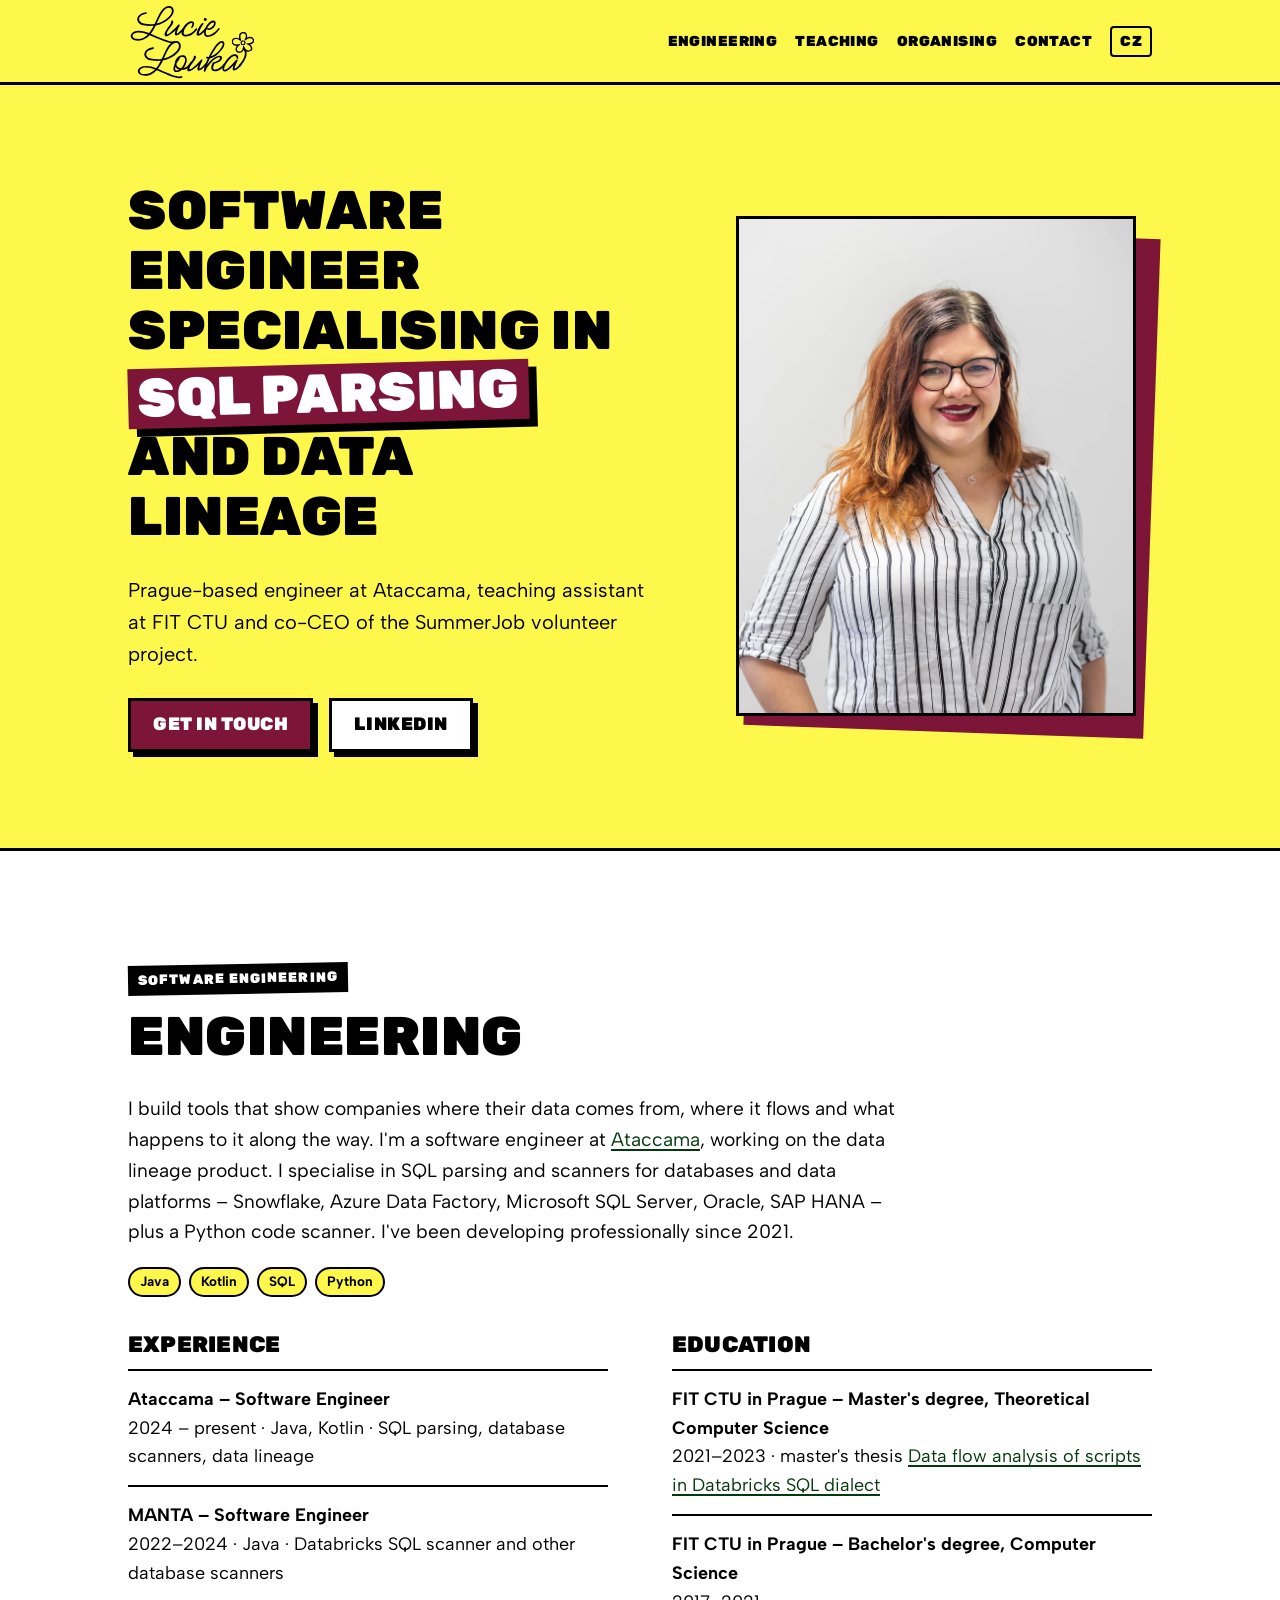
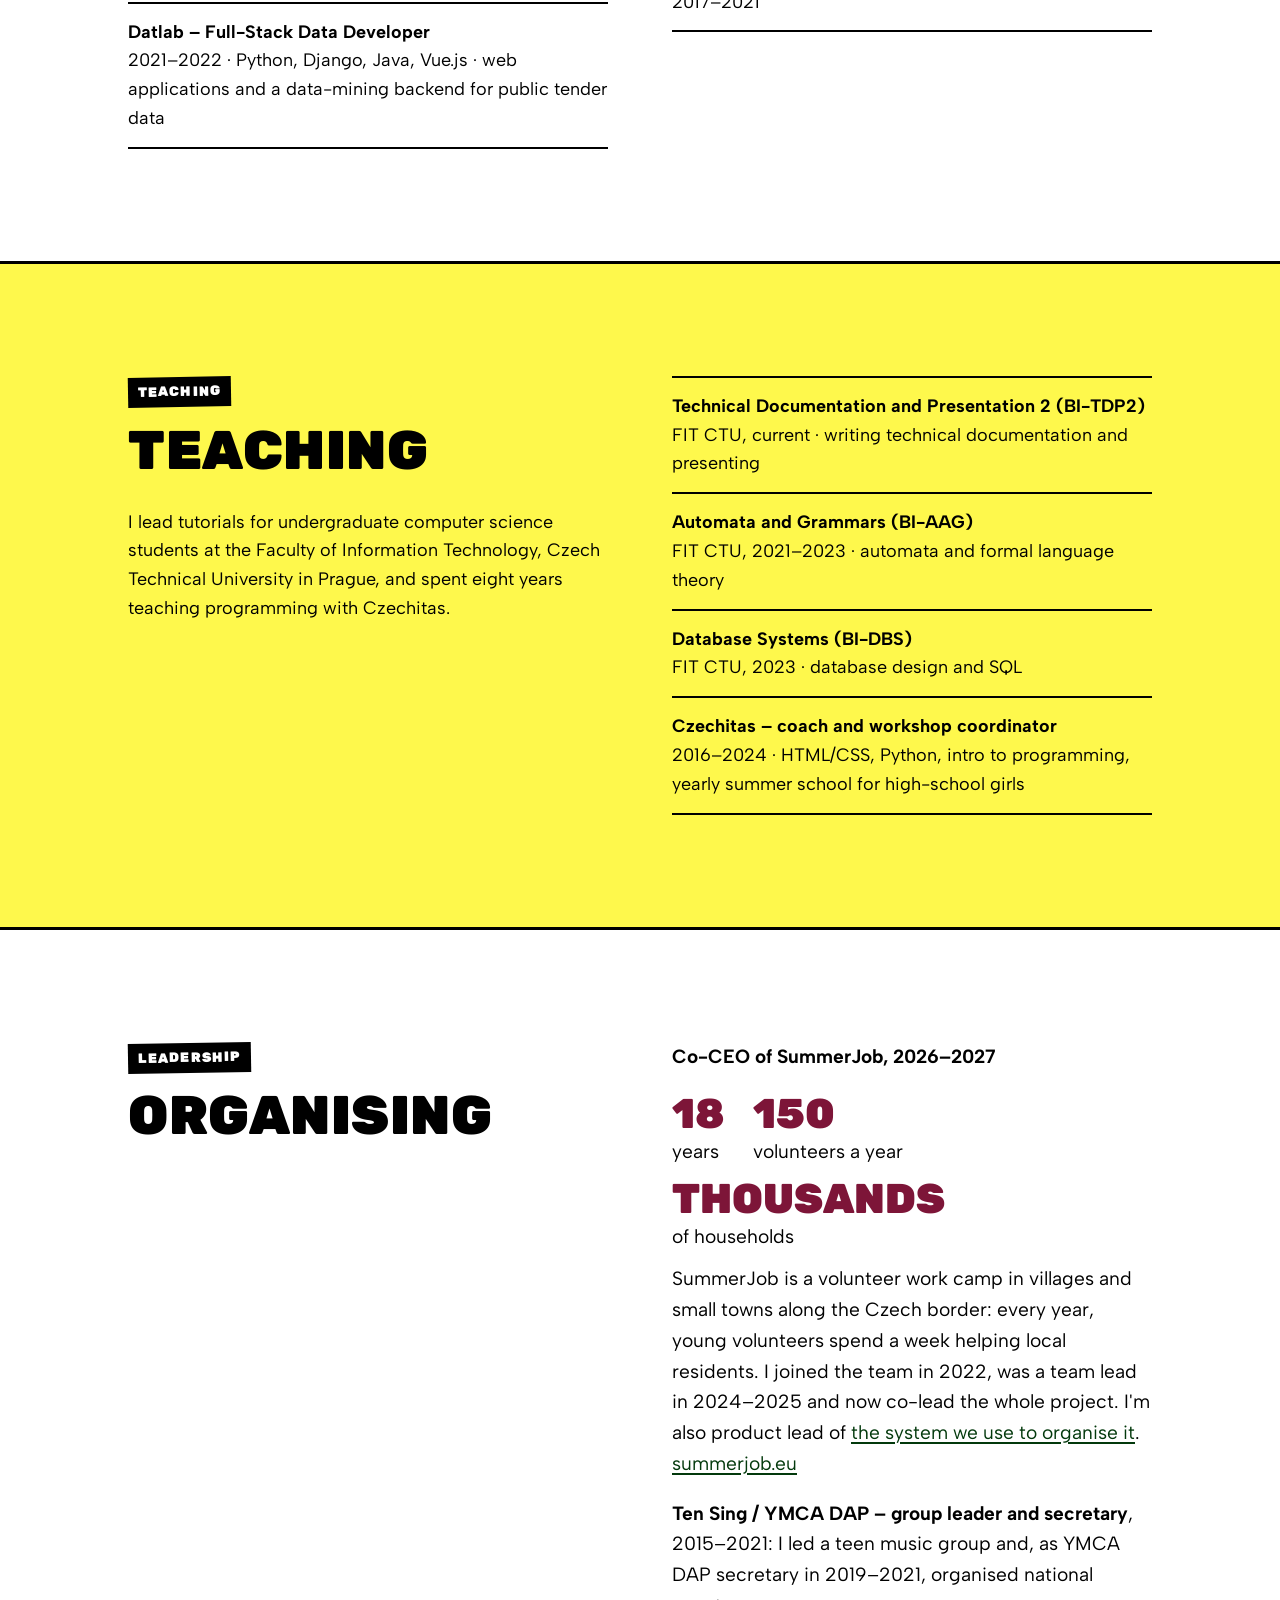
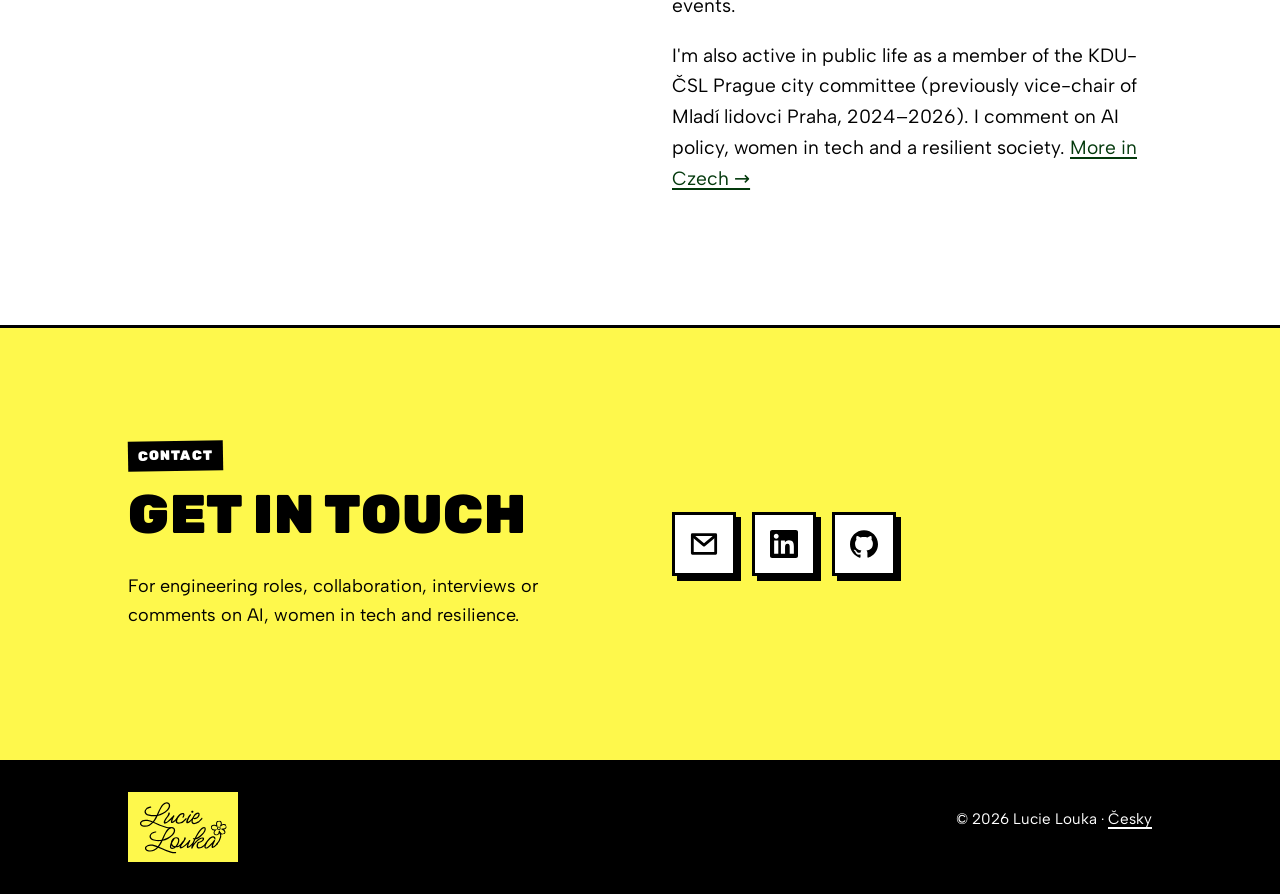
==== commit 52b420f9: "Correct the YMCA DAP role to secretary organising national events Co-Authored-By: Claude Opus 5.5 <n" ====
--- a/en/index.html
+++ b/en/index.html
@@ -106,7 +106,7 @@
           <p><strong>Co-CEO of SummerJob, 2026–2027</strong></p>
           <p class="stats"><span><b>18</b> years</span><span><b>150</b> volunteers a year</span><span><b>thousands</b> of households</span></p>
           <p>SummerJob is a volunteer work camp in villages and small towns along the Czech border: every year, young volunteers spend a week helping local residents. I joined the team in 2022, was a team lead in 2024–2025 and now co-lead the whole project. I'm also product lead of <a href="https://github.com/ladal1/summerjob">the system we use to organise it</a>. <a href="https://summerjob.eu">summerjob.eu</a></p>
-          <p><strong>Ten Sing / YMCA – group leader and board member</strong>, 2015–2021: I led a teen music group and organised national and international events.</p>
+          <p><strong>Ten Sing / YMCA DAP – group leader and secretary</strong>, 2015–2021: I led a teen music group and, as YMCA DAP secretary in 2019–2021, organised national events.</p>
           <p>I'm also active in public life as a member of the KDU-ČSL Prague city committee (previously vice-chair of Mladí lidovci Praha, 2024–2026). I comment on AI policy, women in tech and a resilient society. <a href="../" hreflang="cs" lang="cs">More in Czech →</a></p>
         </div>
       </div>
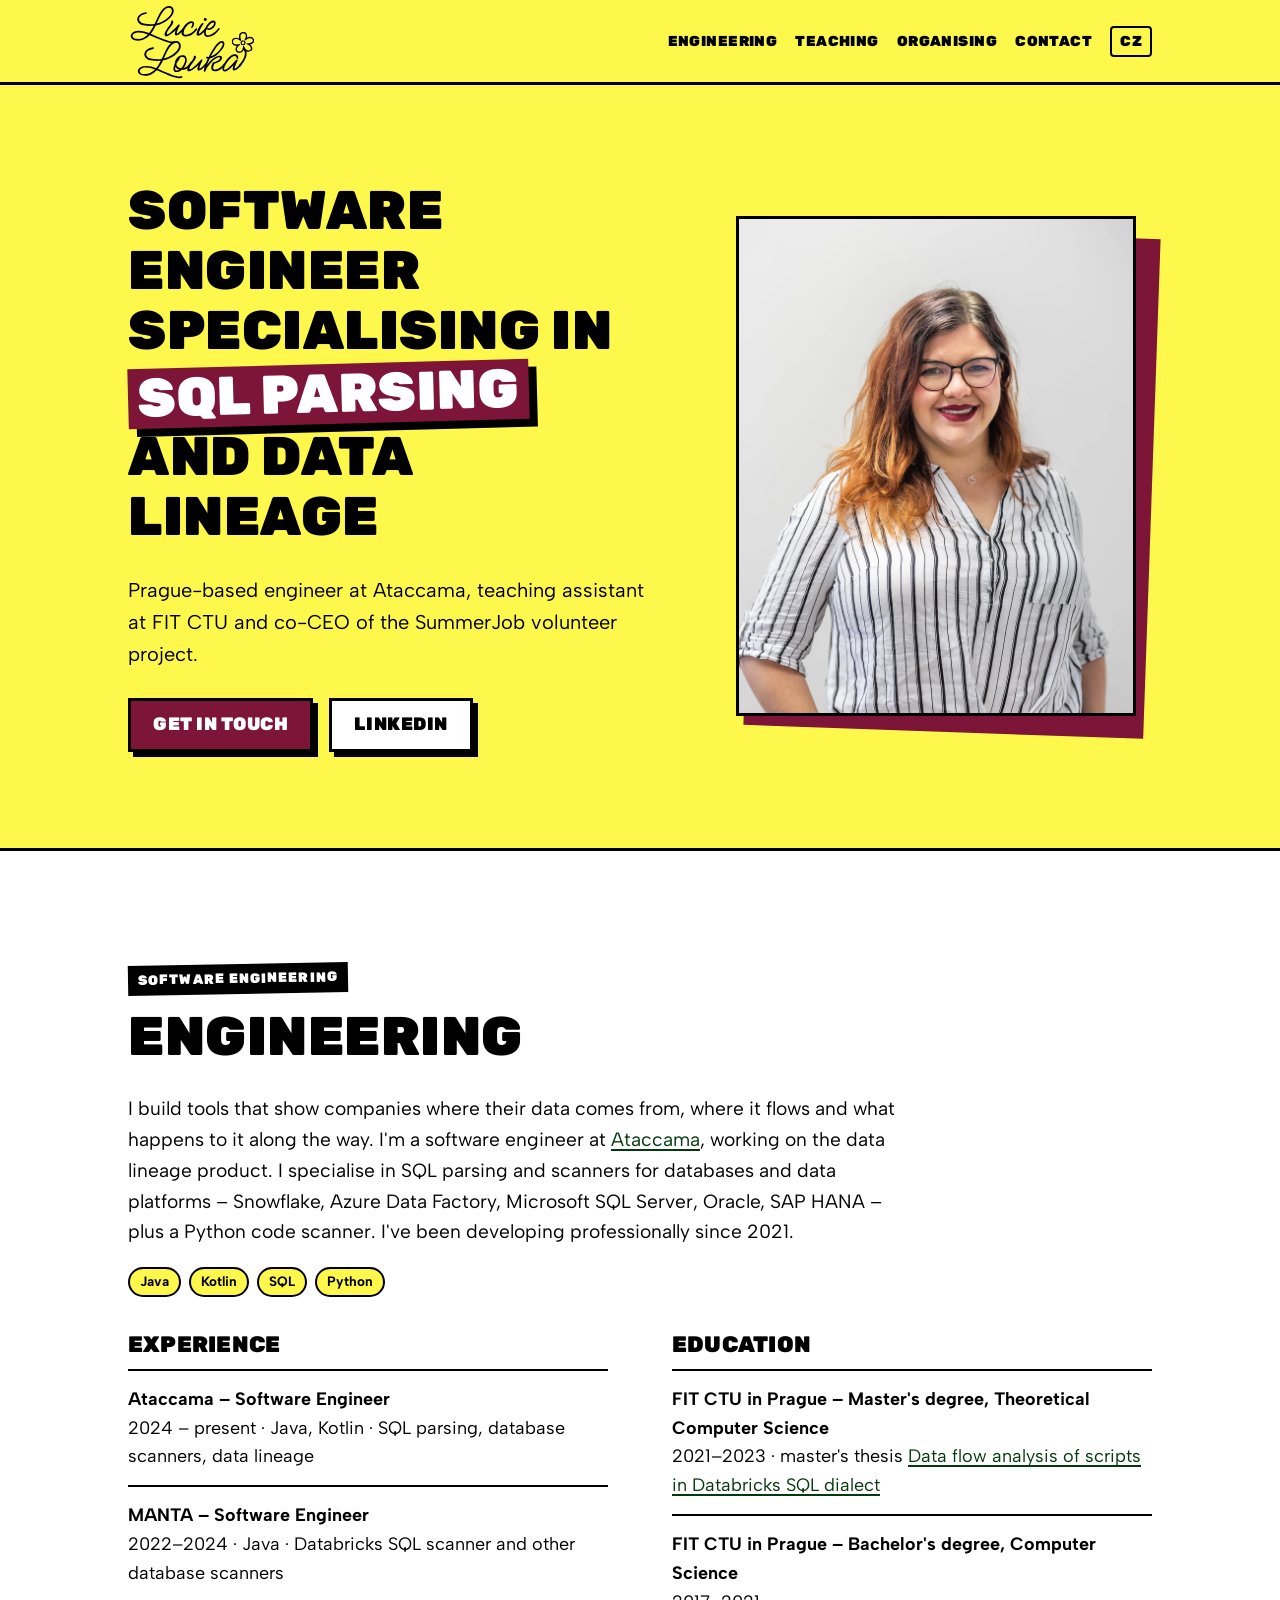
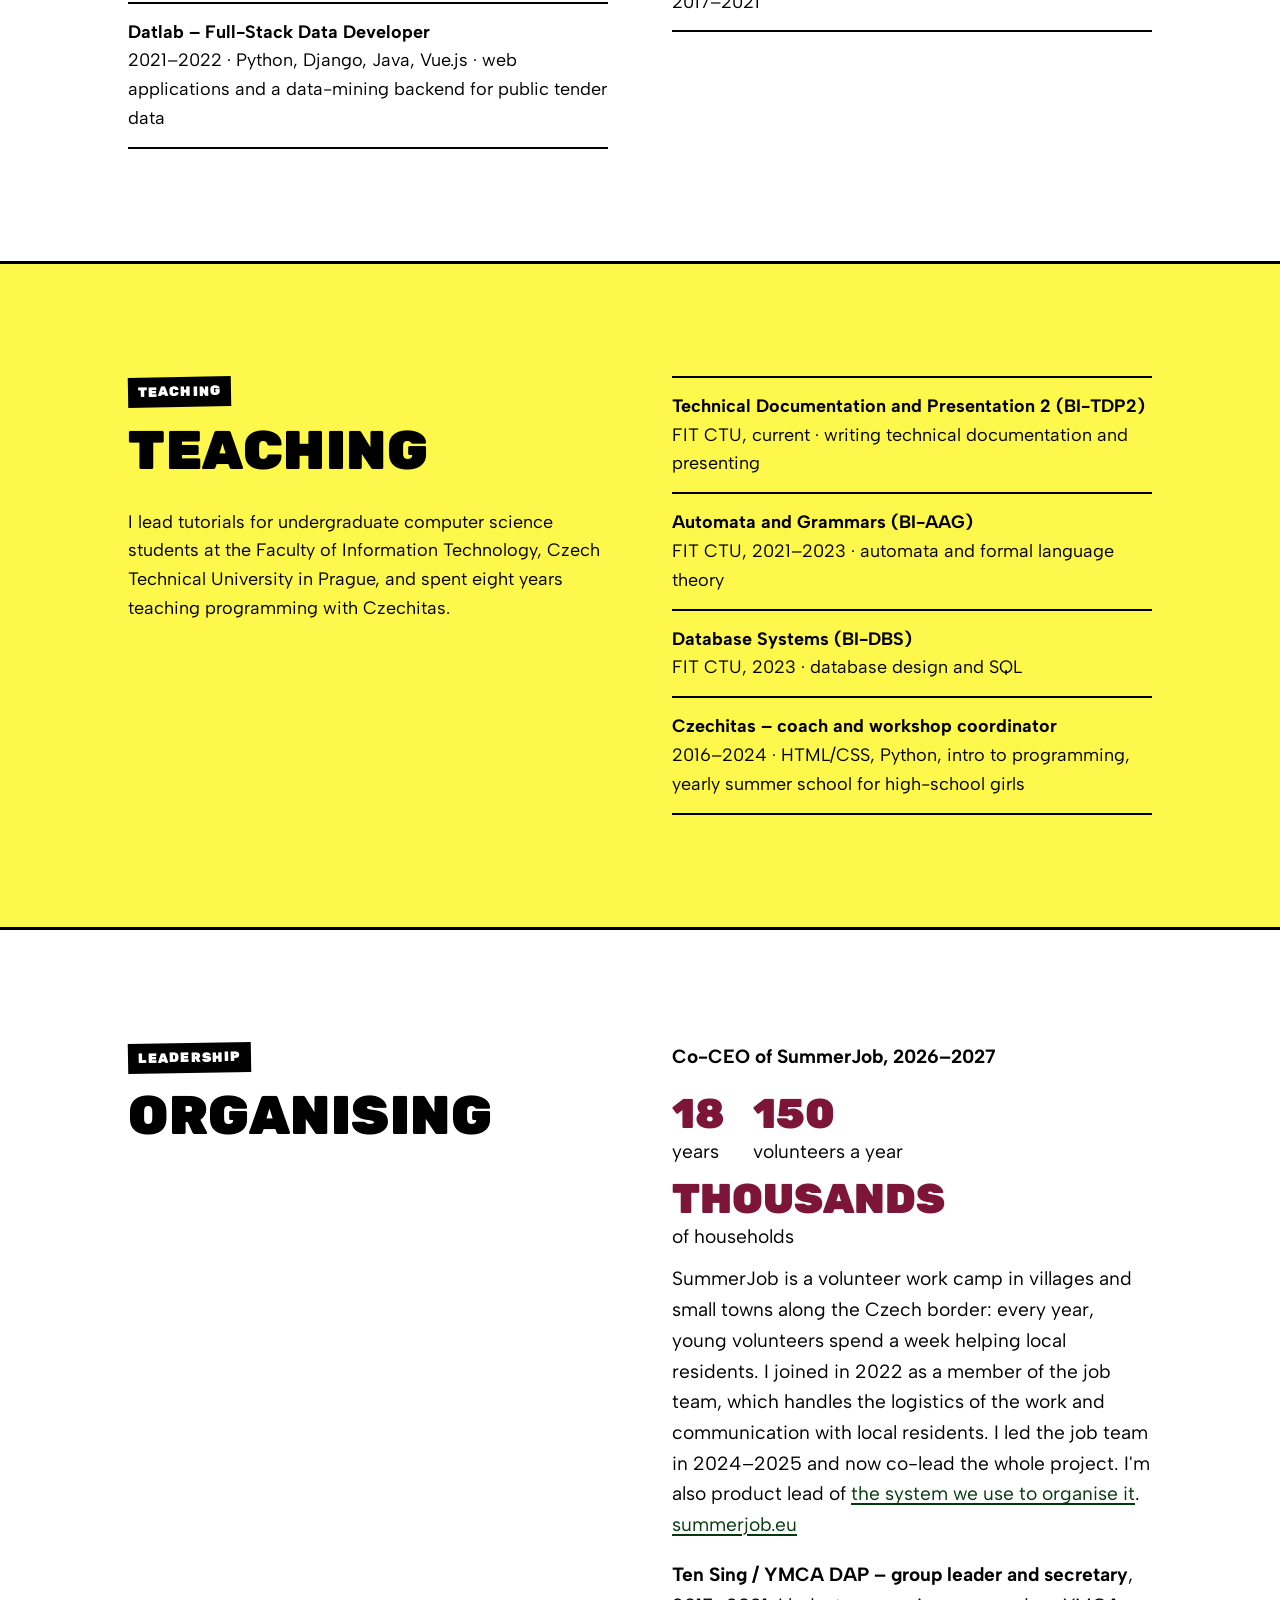
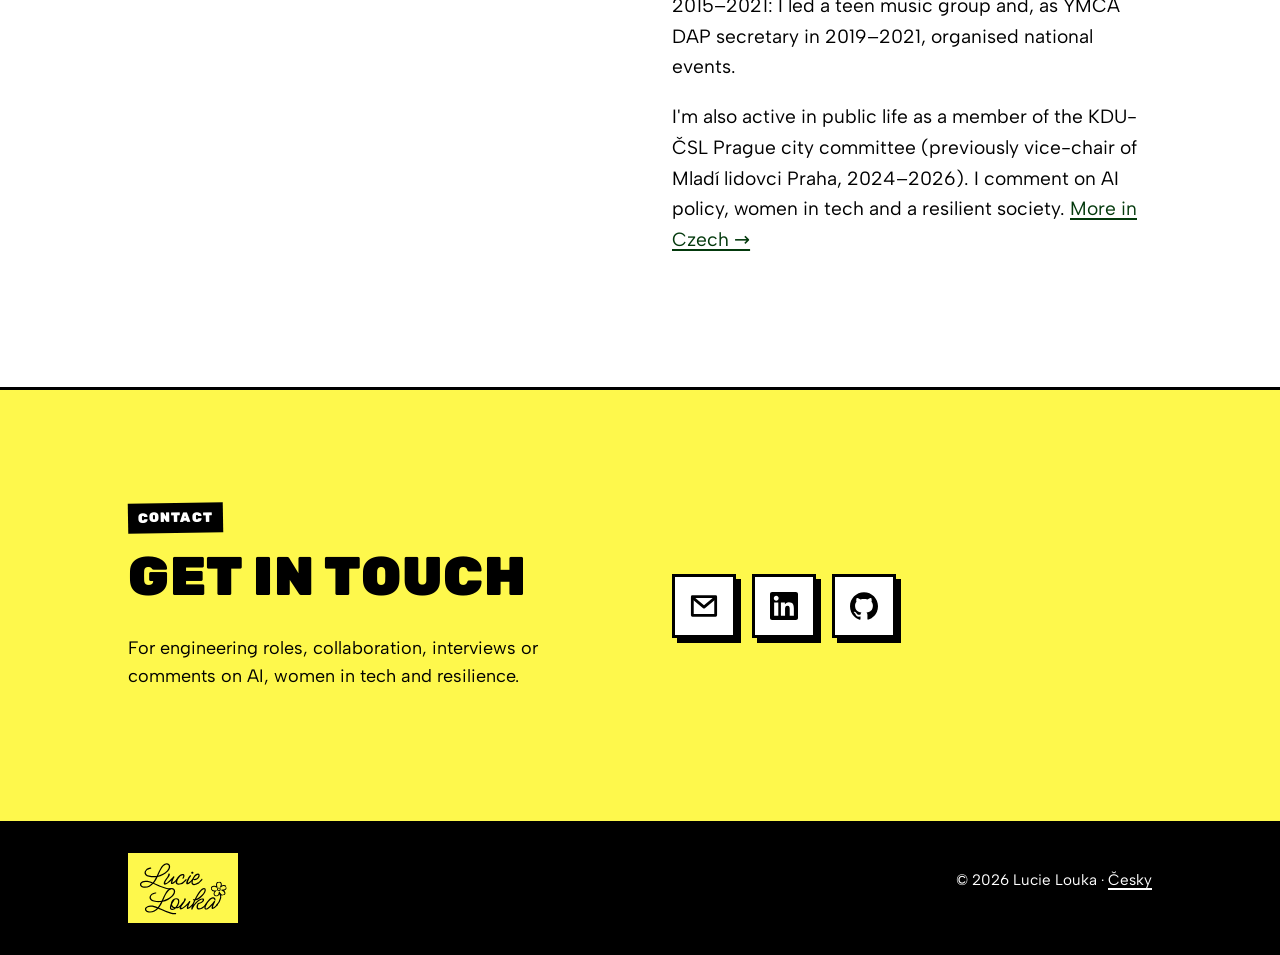
==== commit ddb9dc6b: "Describe the SummerJob job team role Co-Authored-By: Claude Opus 5.5 <noreply@anthropic.com> Claude-" ====
--- a/en/index.html
+++ b/en/index.html
@@ -105,7 +105,7 @@
         <div class="intro">
           <p><strong>Co-CEO of SummerJob, 2026–2027</strong></p>
           <p class="stats"><span><b>18</b> years</span><span><b>150</b> volunteers a year</span><span><b>thousands</b> of households</span></p>
-          <p>SummerJob is a volunteer work camp in villages and small towns along the Czech border: every year, young volunteers spend a week helping local residents. I joined the team in 2022, was a team lead in 2024–2025 and now co-lead the whole project. I'm also product lead of <a href="https://github.com/ladal1/summerjob">the system we use to organise it</a>. <a href="https://summerjob.eu">summerjob.eu</a></p>
+          <p>SummerJob is a volunteer work camp in villages and small towns along the Czech border: every year, young volunteers spend a week helping local residents. I joined in 2022 as a member of the job team, which handles the logistics of the work and communication with local residents. I led the job team in 2024–2025 and now co-lead the whole project. I'm also product lead of <a href="https://github.com/ladal1/summerjob">the system we use to organise it</a>. <a href="https://summerjob.eu">summerjob.eu</a></p>
           <p><strong>Ten Sing / YMCA DAP – group leader and secretary</strong>, 2015–2021: I led a teen music group and, as YMCA DAP secretary in 2019–2021, organised national events.</p>
           <p>I'm also active in public life as a member of the KDU-ČSL Prague city committee (previously vice-chair of Mladí lidovci Praha, 2024–2026). I comment on AI policy, women in tech and a resilient society. <a href="../" hreflang="cs" lang="cs">More in Czech →</a></p>
         </div>
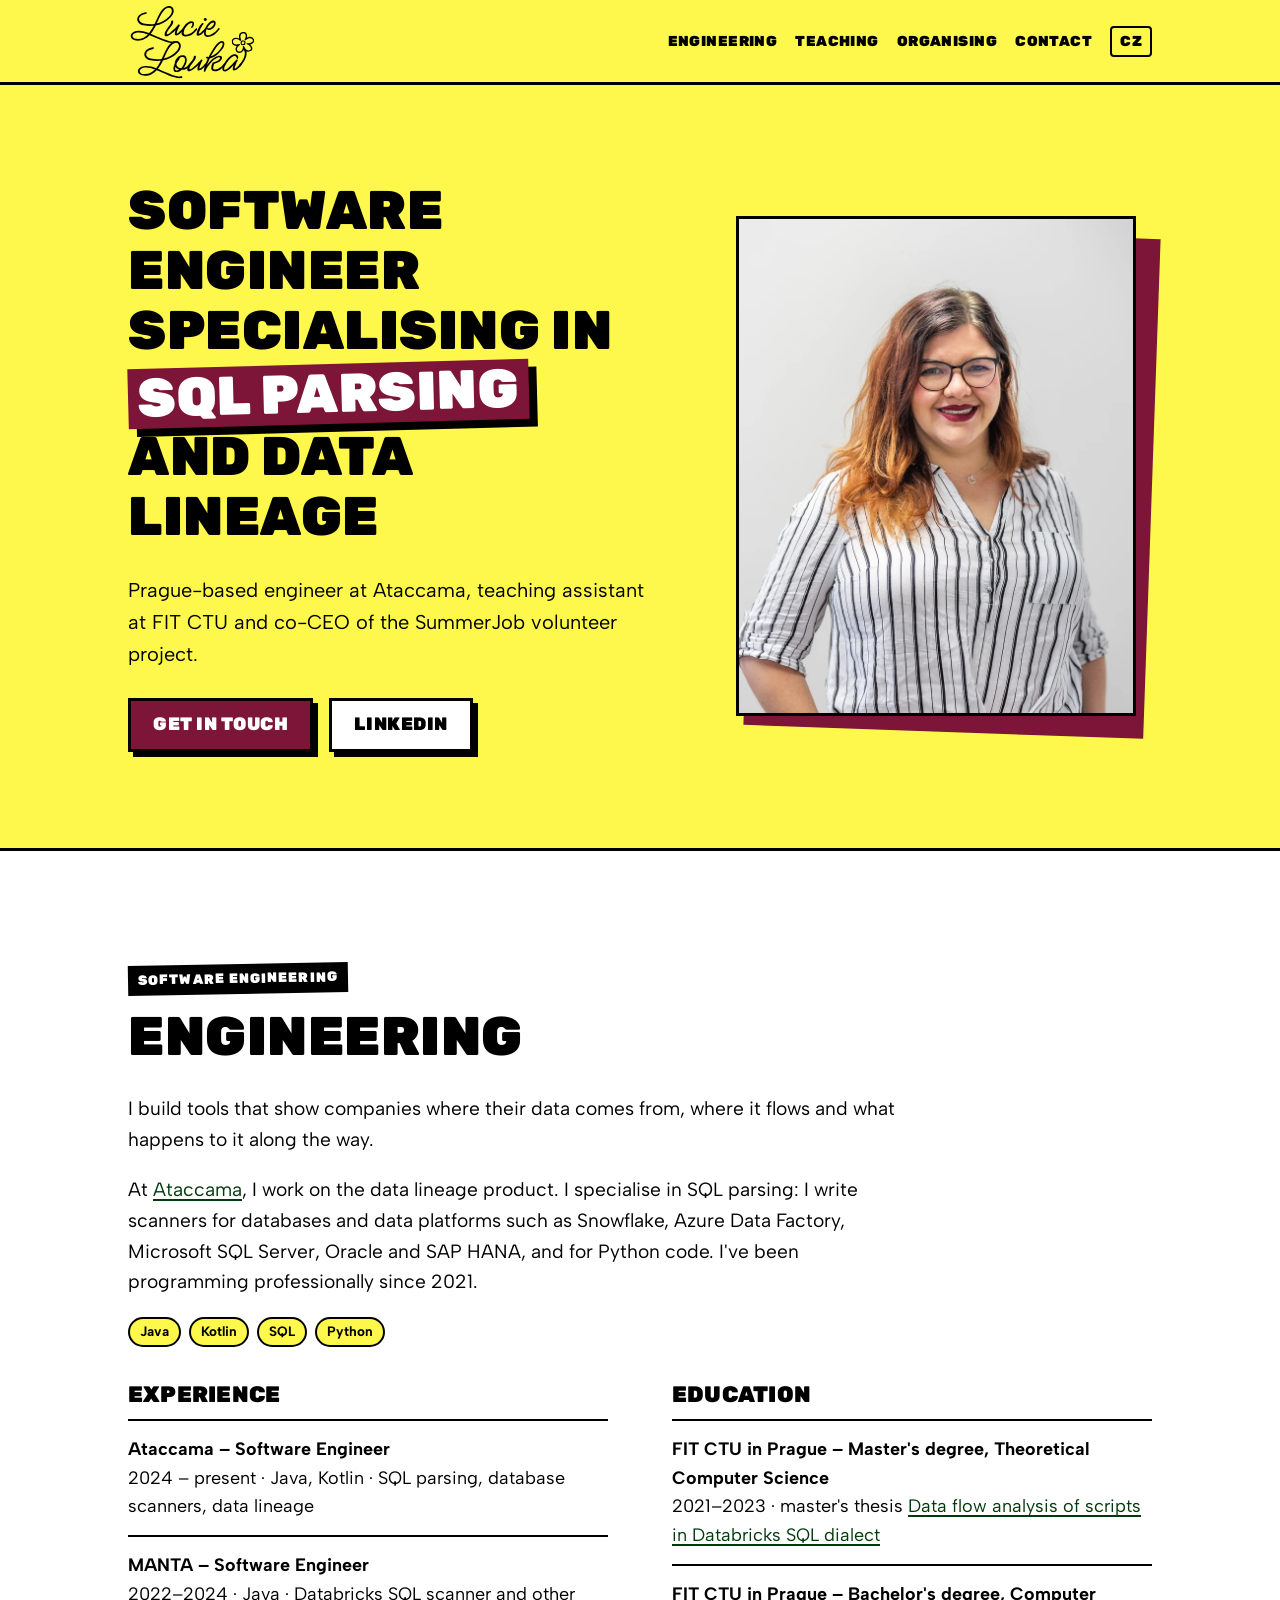
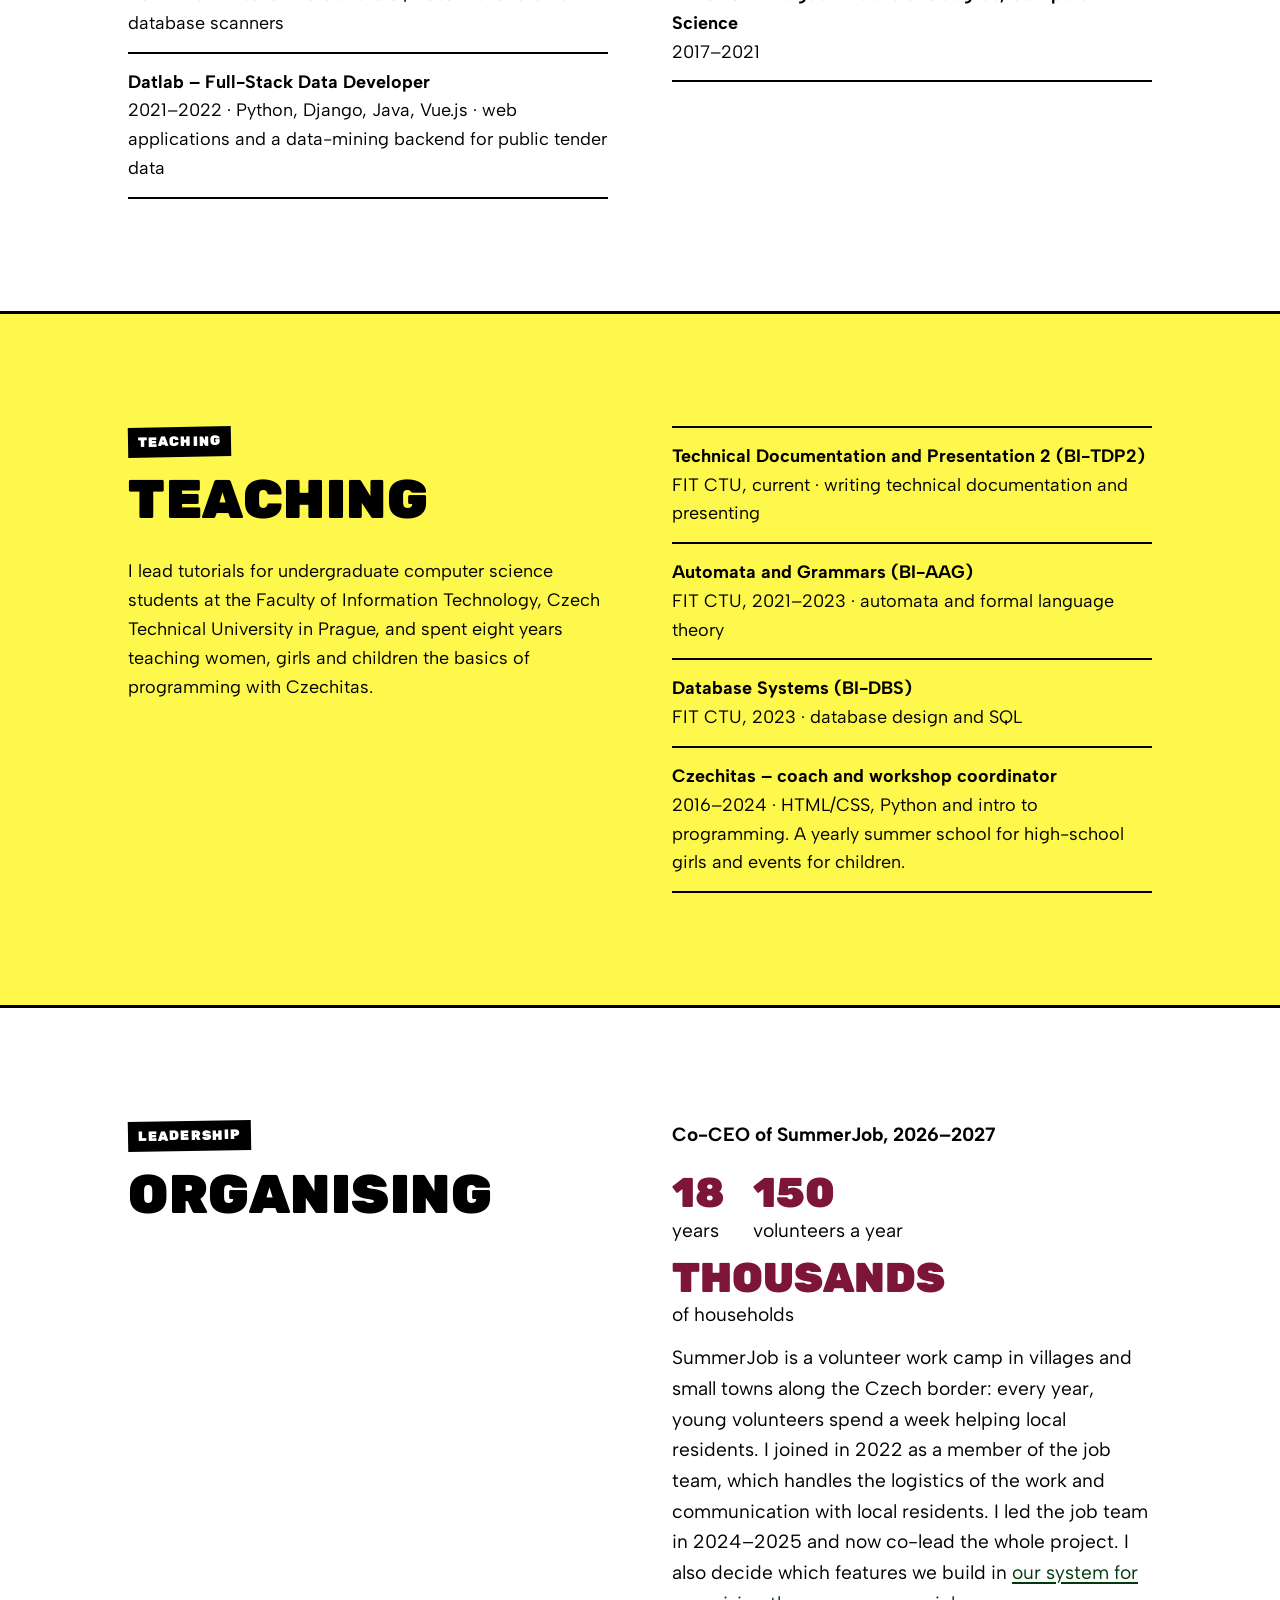
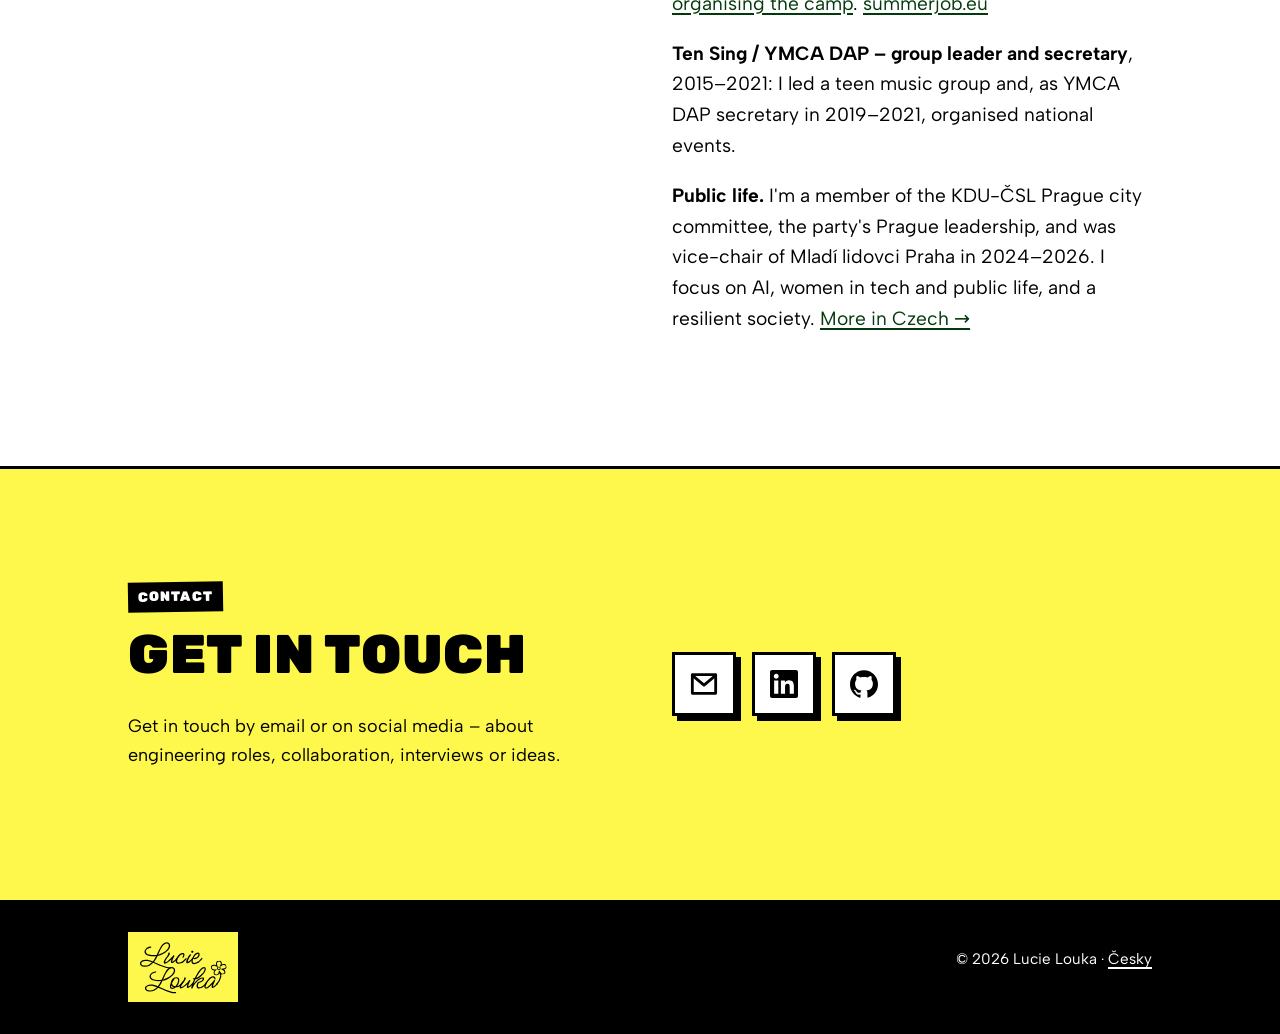
==== commit 76b4dcda: "Carry the approved Czech copy changes into the English page Co-Authored-By: Claude Opus 5.5 <noreply" ====
--- a/en/index.html
+++ b/en/index.html
@@ -56,7 +56,10 @@
       <div class="wrap">
         <span class="kicker">Software engineering</span>
         <h2 id="engineering-title">Engineering</h2>
-        <p class="intro">I build tools that show companies where their data comes from, where it flows and what happens to it along the way. I'm a software engineer at <a href="https://www.ataccama.com">Ataccama</a>, working on the data lineage product. I specialise in SQL parsing and scanners for databases and data platforms – Snowflake, Azure Data Factory, Microsoft SQL Server, Oracle, SAP HANA – plus a Python code scanner. I've been developing professionally since 2021.</p>
+        <div class="intro">
+          <p>I build tools that show companies where their data comes from, where it flows and what happens to it along the way.</p>
+          <p>At <a href="https://www.ataccama.com">Ataccama</a>, I work on the data lineage product. I specialise in SQL parsing: I write scanners for databases and data platforms such as Snowflake, Azure Data Factory, Microsoft SQL Server, Oracle and SAP HANA, and for Python code. I've been programming professionally since 2021.</p>
+        </div>
         <ul class="tags" aria-label="Technologies">
           <li>Java</li><li>Kotlin</li><li>SQL</li><li>Python</li>
         </ul>
@@ -85,13 +88,13 @@
         <div>
           <span class="kicker">Teaching</span>
           <h2 id="teaching-title">Teaching</h2>
-          <p>I lead tutorials for undergraduate computer science students at the Faculty of Information Technology, Czech Technical University in Prague, and spent eight years teaching programming with Czechitas.</p>
+          <p>I lead tutorials for undergraduate computer science students at the Faculty of Information Technology, Czech Technical University in Prague, and spent eight years teaching women, girls and children the basics of programming with Czechitas.</p>
         </div>
         <ul class="list-plain">
           <li><strong>Technical Documentation and Presentation 2 (BI-TDP2)</strong> FIT CTU, current · writing technical documentation and presenting</li>
           <li><strong>Automata and Grammars (BI-AAG)</strong> FIT CTU, 2021–2023 · automata and formal language theory</li>
           <li><strong>Database Systems (BI-DBS)</strong> FIT CTU, 2023 · database design and SQL</li>
-          <li><strong>Czechitas – coach and workshop coordinator</strong> 2016–2024 · HTML/CSS, Python, intro to programming, yearly summer school for high-school girls</li>
+          <li><strong>Czechitas – coach and workshop coordinator</strong> 2016–2024 · HTML/CSS, Python and intro to programming. A yearly summer school for high-school girls and events for children.</li>
         </ul>
       </div>
     </section>
@@ -105,9 +108,9 @@
         <div class="intro">
           <p><strong>Co-CEO of SummerJob, 2026–2027</strong></p>
           <p class="stats"><span><b>18</b> years</span><span><b>150</b> volunteers a year</span><span><b>thousands</b> of households</span></p>
-          <p>SummerJob is a volunteer work camp in villages and small towns along the Czech border: every year, young volunteers spend a week helping local residents. I joined in 2022 as a member of the job team, which handles the logistics of the work and communication with local residents. I led the job team in 2024–2025 and now co-lead the whole project. I'm also product lead of <a href="https://github.com/ladal1/summerjob">the system we use to organise it</a>. <a href="https://summerjob.eu">summerjob.eu</a></p>
+          <p>SummerJob is a volunteer work camp in villages and small towns along the Czech border: every year, young volunteers spend a week helping local residents. I joined in 2022 as a member of the job team, which handles the logistics of the work and communication with local residents. I led the job team in 2024–2025 and now co-lead the whole project. I also decide which features we build in <a href="https://github.com/ladal1/summerjob">our system for organising the camp</a>. <a href="https://summerjob.eu">summerjob.eu</a></p>
           <p><strong>Ten Sing / YMCA DAP – group leader and secretary</strong>, 2015–2021: I led a teen music group and, as YMCA DAP secretary in 2019–2021, organised national events.</p>
-          <p>I'm also active in public life as a member of the KDU-ČSL Prague city committee (previously vice-chair of Mladí lidovci Praha, 2024–2026). I comment on AI policy, women in tech and a resilient society. <a href="../" hreflang="cs" lang="cs">More in Czech →</a></p>
+          <p><strong>Public life.</strong> I'm a member of the KDU-ČSL Prague city committee, the party's Prague leadership, and was vice-chair of Mladí lidovci Praha in 2024–2026. I focus on AI, women in tech and public life, and a resilient society. <a href="../" hreflang="cs" lang="cs">More in Czech →</a></p>
         </div>
       </div>
     </section>
@@ -117,7 +120,7 @@
         <div>
           <span class="kicker">Contact</span>
           <h2 id="contact-title">Get in touch</h2>
-          <p>For engineering roles, collaboration, interviews or comments on AI, women in tech and resilience.</p>
+          <p>Get in touch by email or on social media – about engineering roles, collaboration, interviews or ideas.</p>
         </div>
         <ul class="contact-links">
           <li><a href="mailto:mail@lucielouka.cz" aria-label="Email: mail@lucielouka.cz" title="mail@lucielouka.cz"><svg viewBox="0 0 24 24" aria-hidden="true" focusable="false"><path d="M2 4h20v16H2z" fill="none" stroke="currentColor" stroke-width="2.4" stroke-linejoin="round"/><path d="m2.5 5 9.5 8 9.5-8" fill="none" stroke="currentColor" stroke-width="2.4" stroke-linejoin="round"/></svg></a></li>
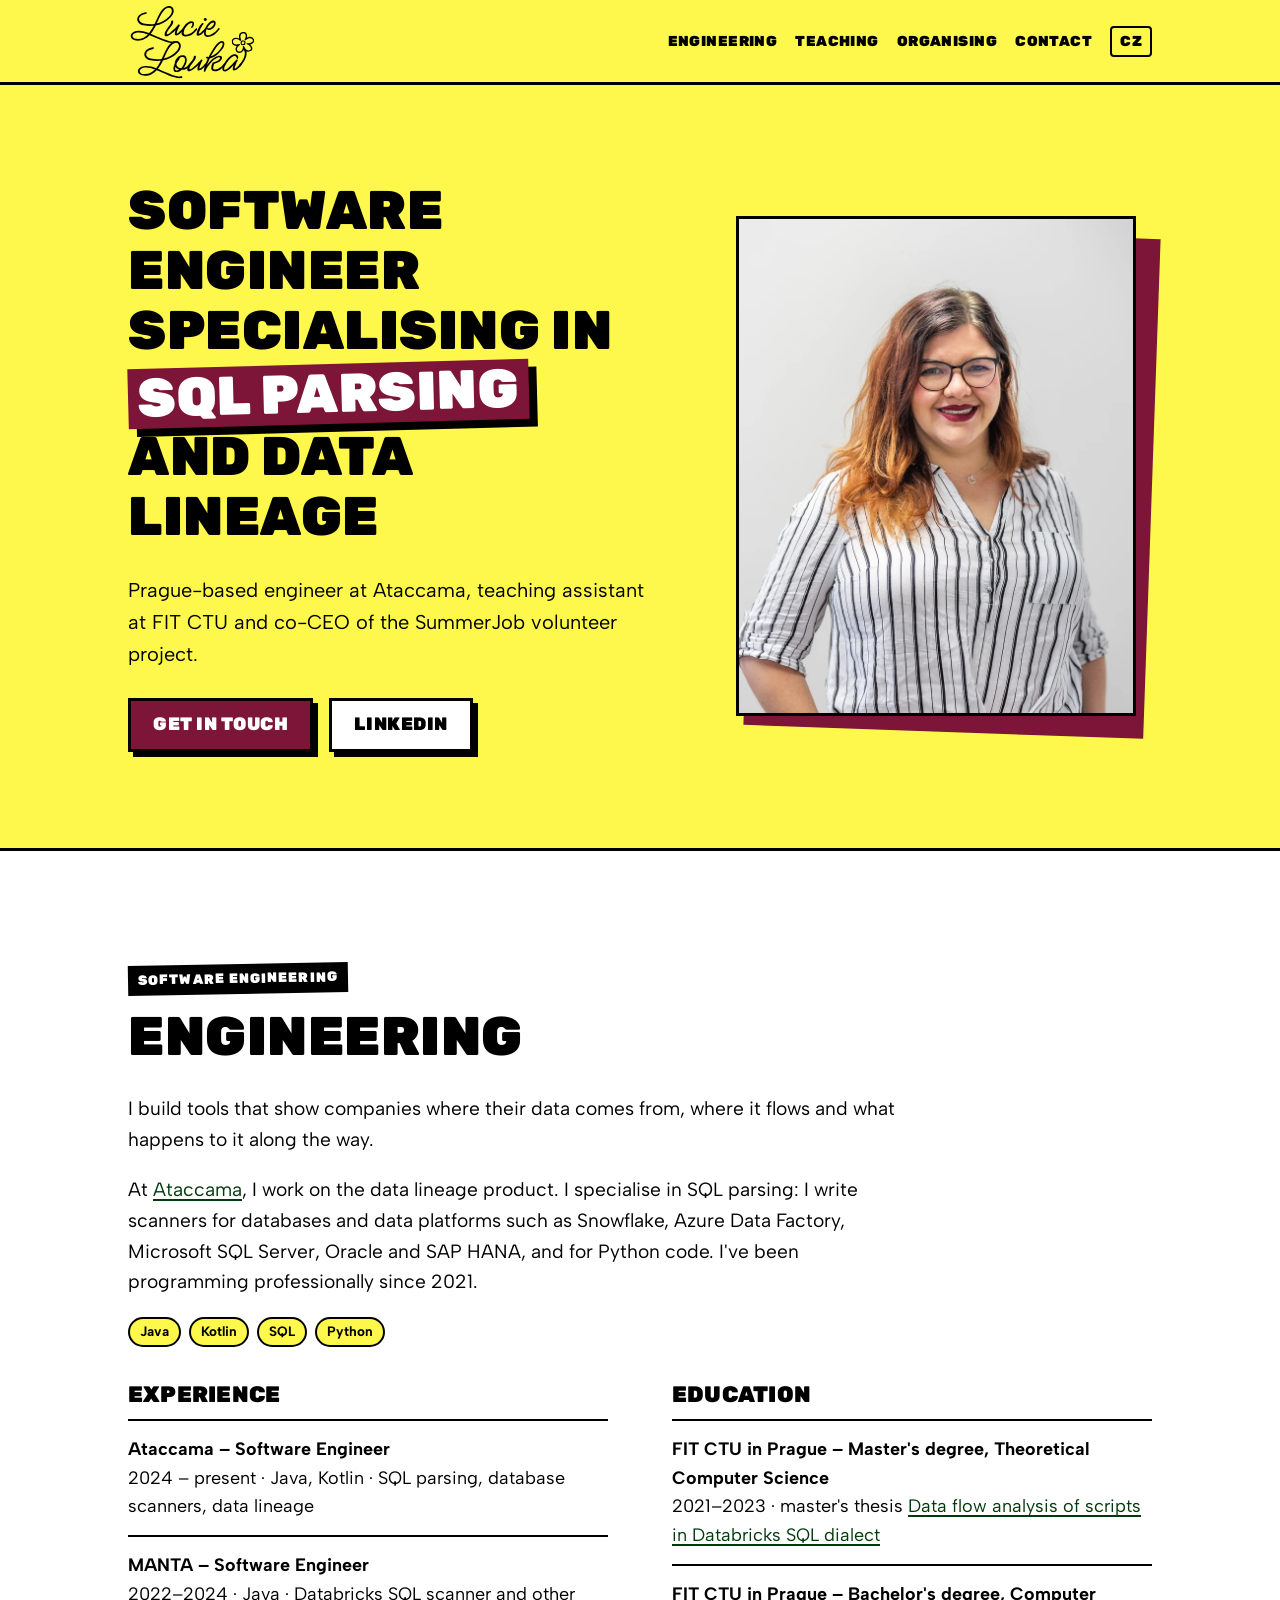
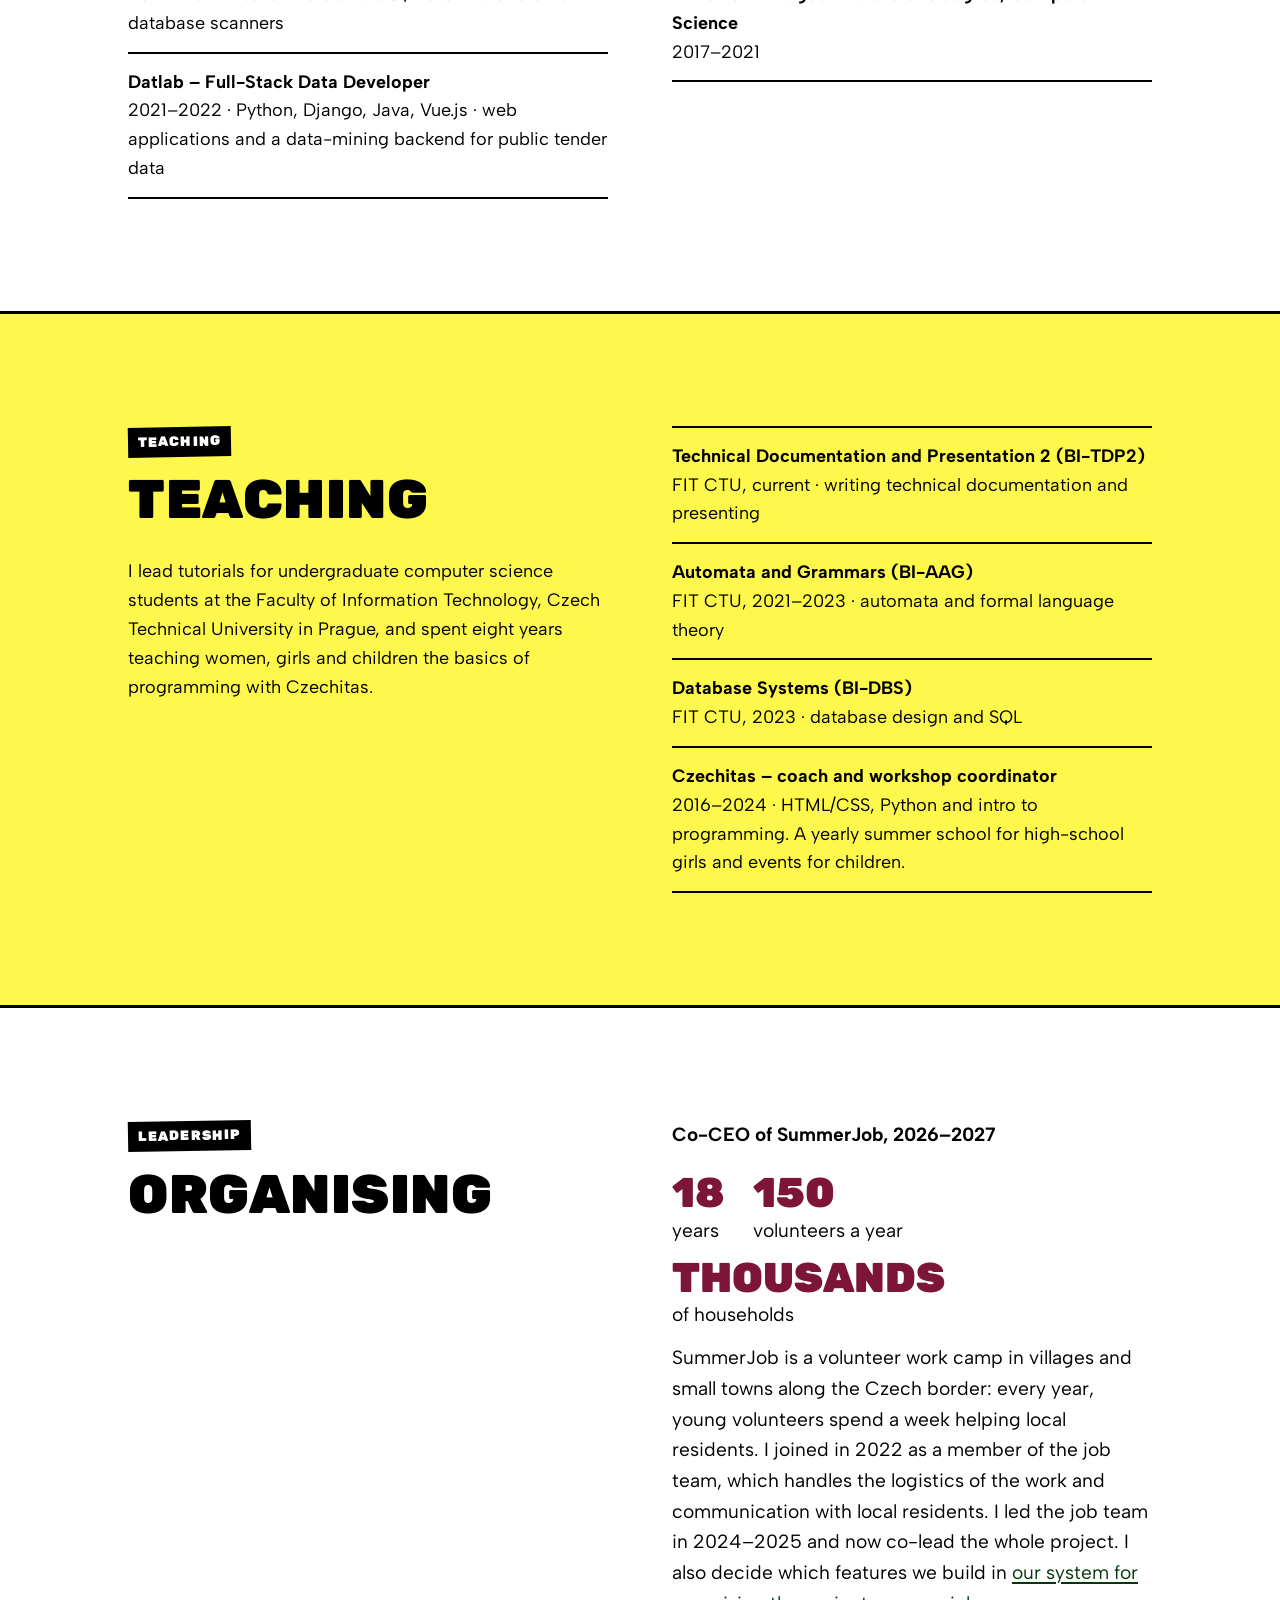
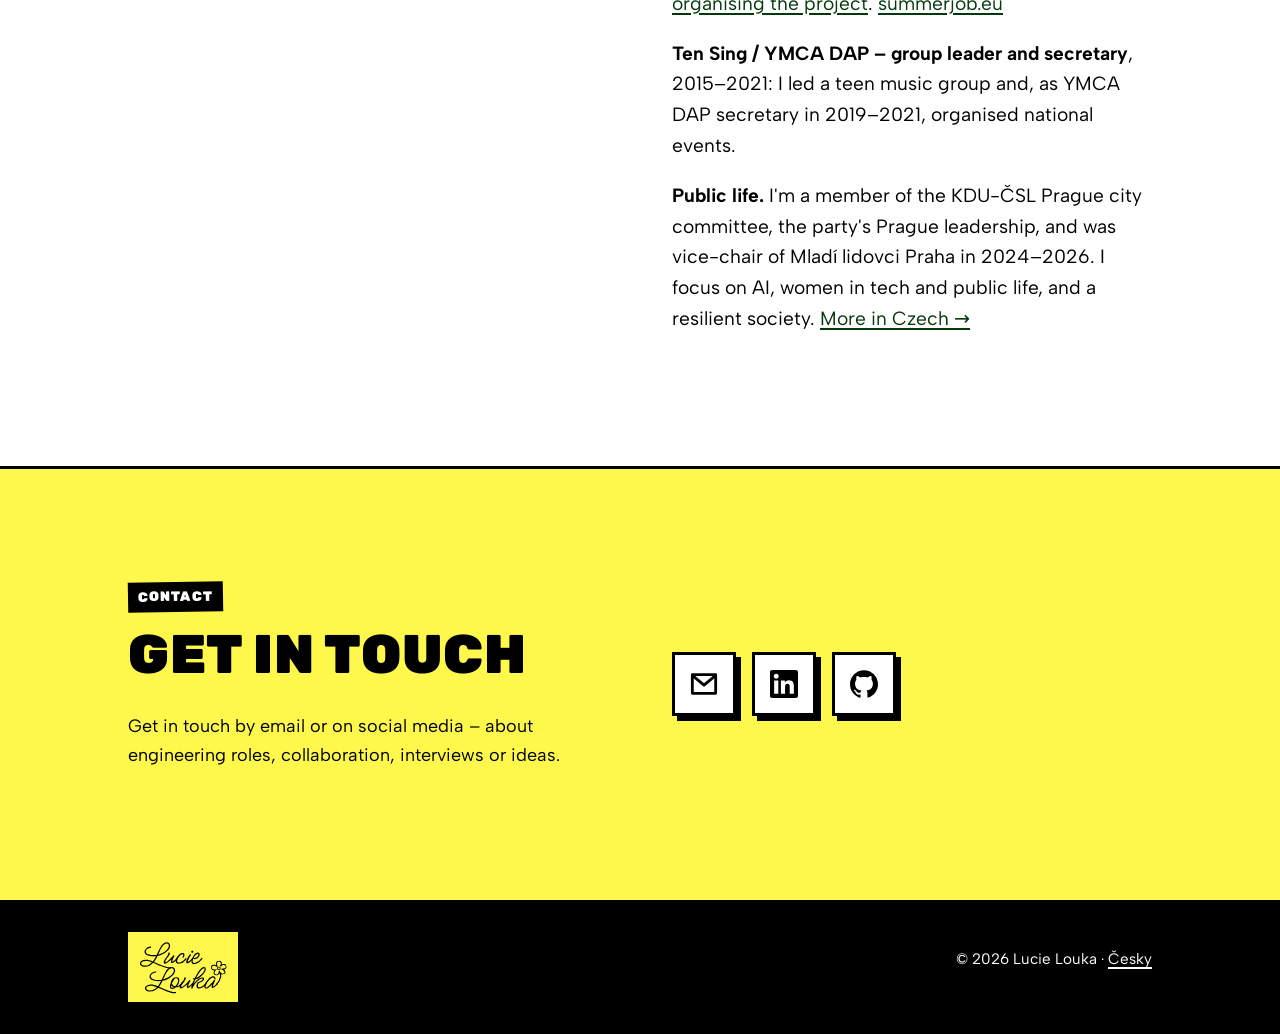
==== commit b3b5c5f8: "Say project instead of camp in the English system sentence Co-Authored-By: Claude Opus 5.5 <noreply@" ====
--- a/en/index.html
+++ b/en/index.html
@@ -108,7 +108,7 @@
         <div class="intro">
           <p><strong>Co-CEO of SummerJob, 2026–2027</strong></p>
           <p class="stats"><span><b>18</b> years</span><span><b>150</b> volunteers a year</span><span><b>thousands</b> of households</span></p>
-          <p>SummerJob is a volunteer work camp in villages and small towns along the Czech border: every year, young volunteers spend a week helping local residents. I joined in 2022 as a member of the job team, which handles the logistics of the work and communication with local residents. I led the job team in 2024–2025 and now co-lead the whole project. I also decide which features we build in <a href="https://github.com/ladal1/summerjob">our system for organising the camp</a>. <a href="https://summerjob.eu">summerjob.eu</a></p>
+          <p>SummerJob is a volunteer work camp in villages and small towns along the Czech border: every year, young volunteers spend a week helping local residents. I joined in 2022 as a member of the job team, which handles the logistics of the work and communication with local residents. I led the job team in 2024–2025 and now co-lead the whole project. I also decide which features we build in <a href="https://github.com/ladal1/summerjob">our system for organising the project</a>. <a href="https://summerjob.eu">summerjob.eu</a></p>
           <p><strong>Ten Sing / YMCA DAP – group leader and secretary</strong>, 2015–2021: I led a teen music group and, as YMCA DAP secretary in 2019–2021, organised national events.</p>
           <p><strong>Public life.</strong> I'm a member of the KDU-ČSL Prague city committee, the party's Prague leadership, and was vice-chair of Mladí lidovci Praha in 2024–2026. I focus on AI, women in tech and public life, and a resilient society. <a href="../" hreflang="cs" lang="cs">More in Czech →</a></p>
         </div>
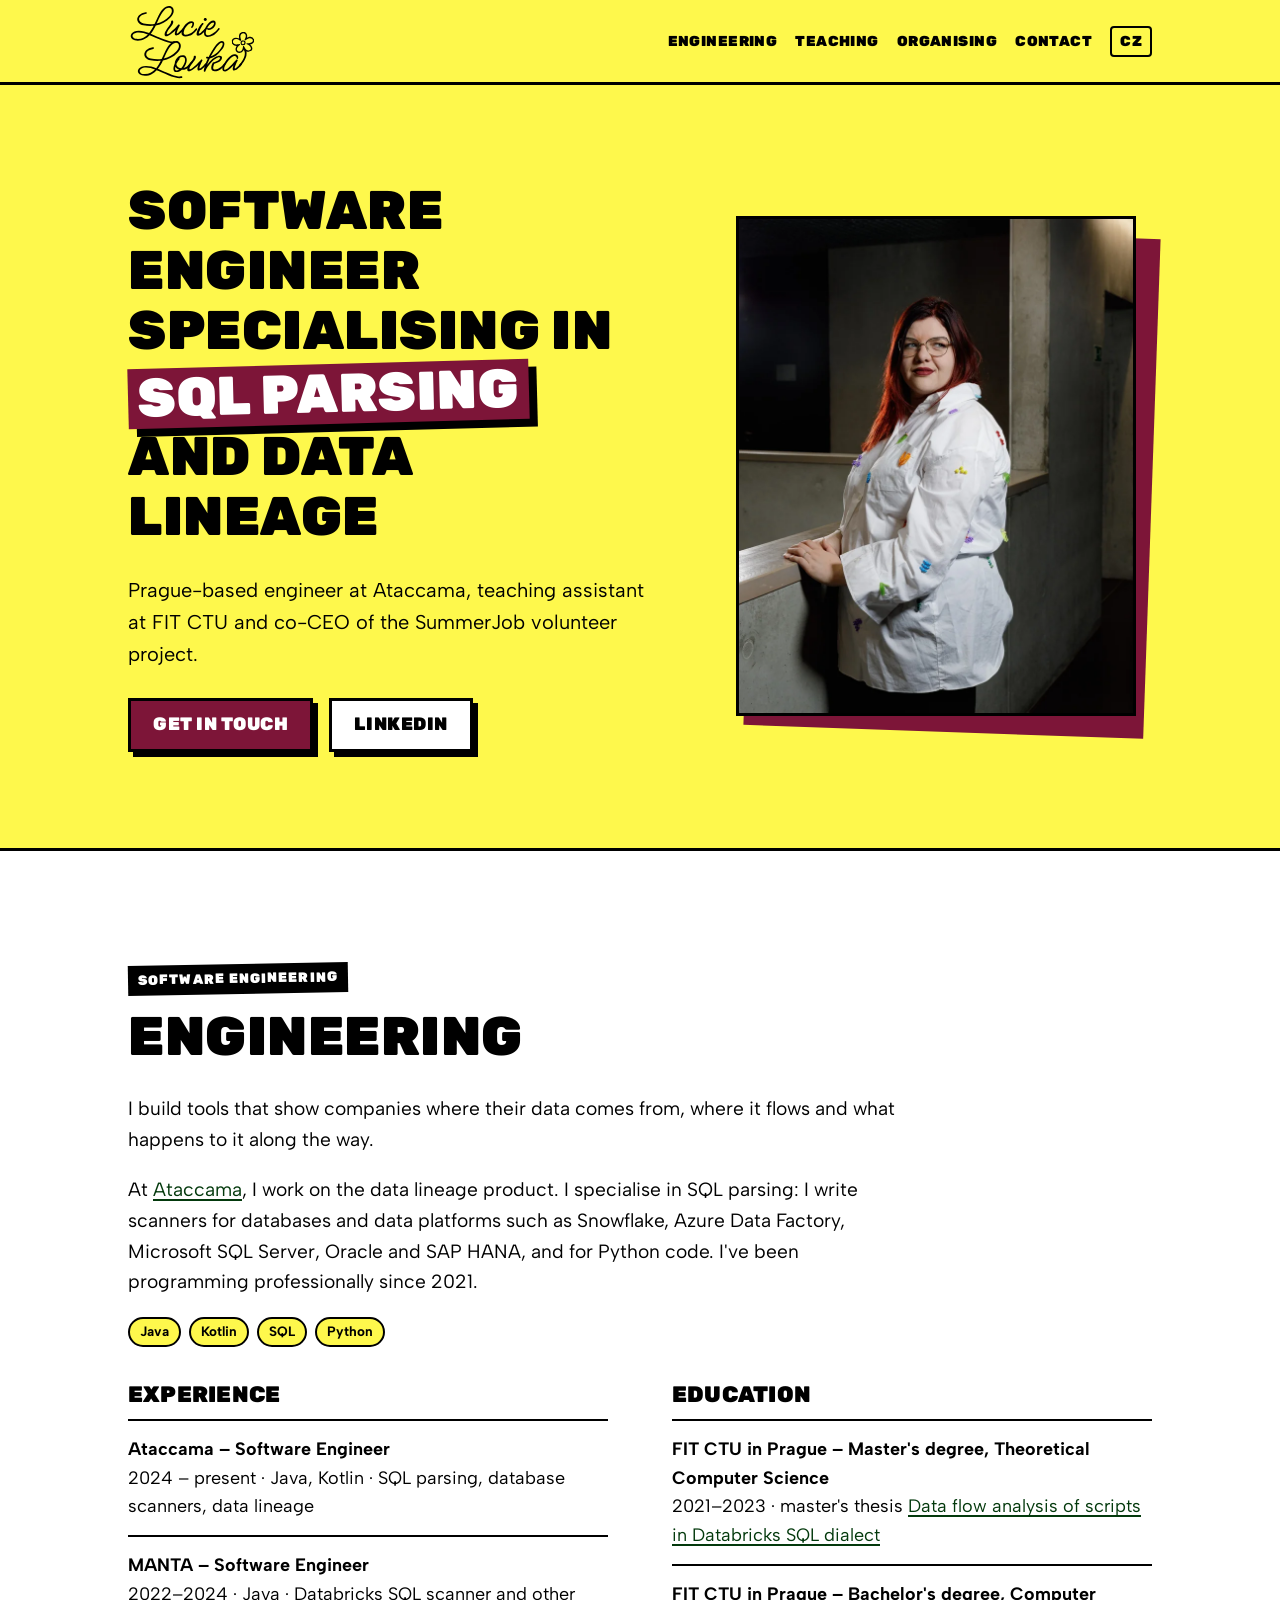
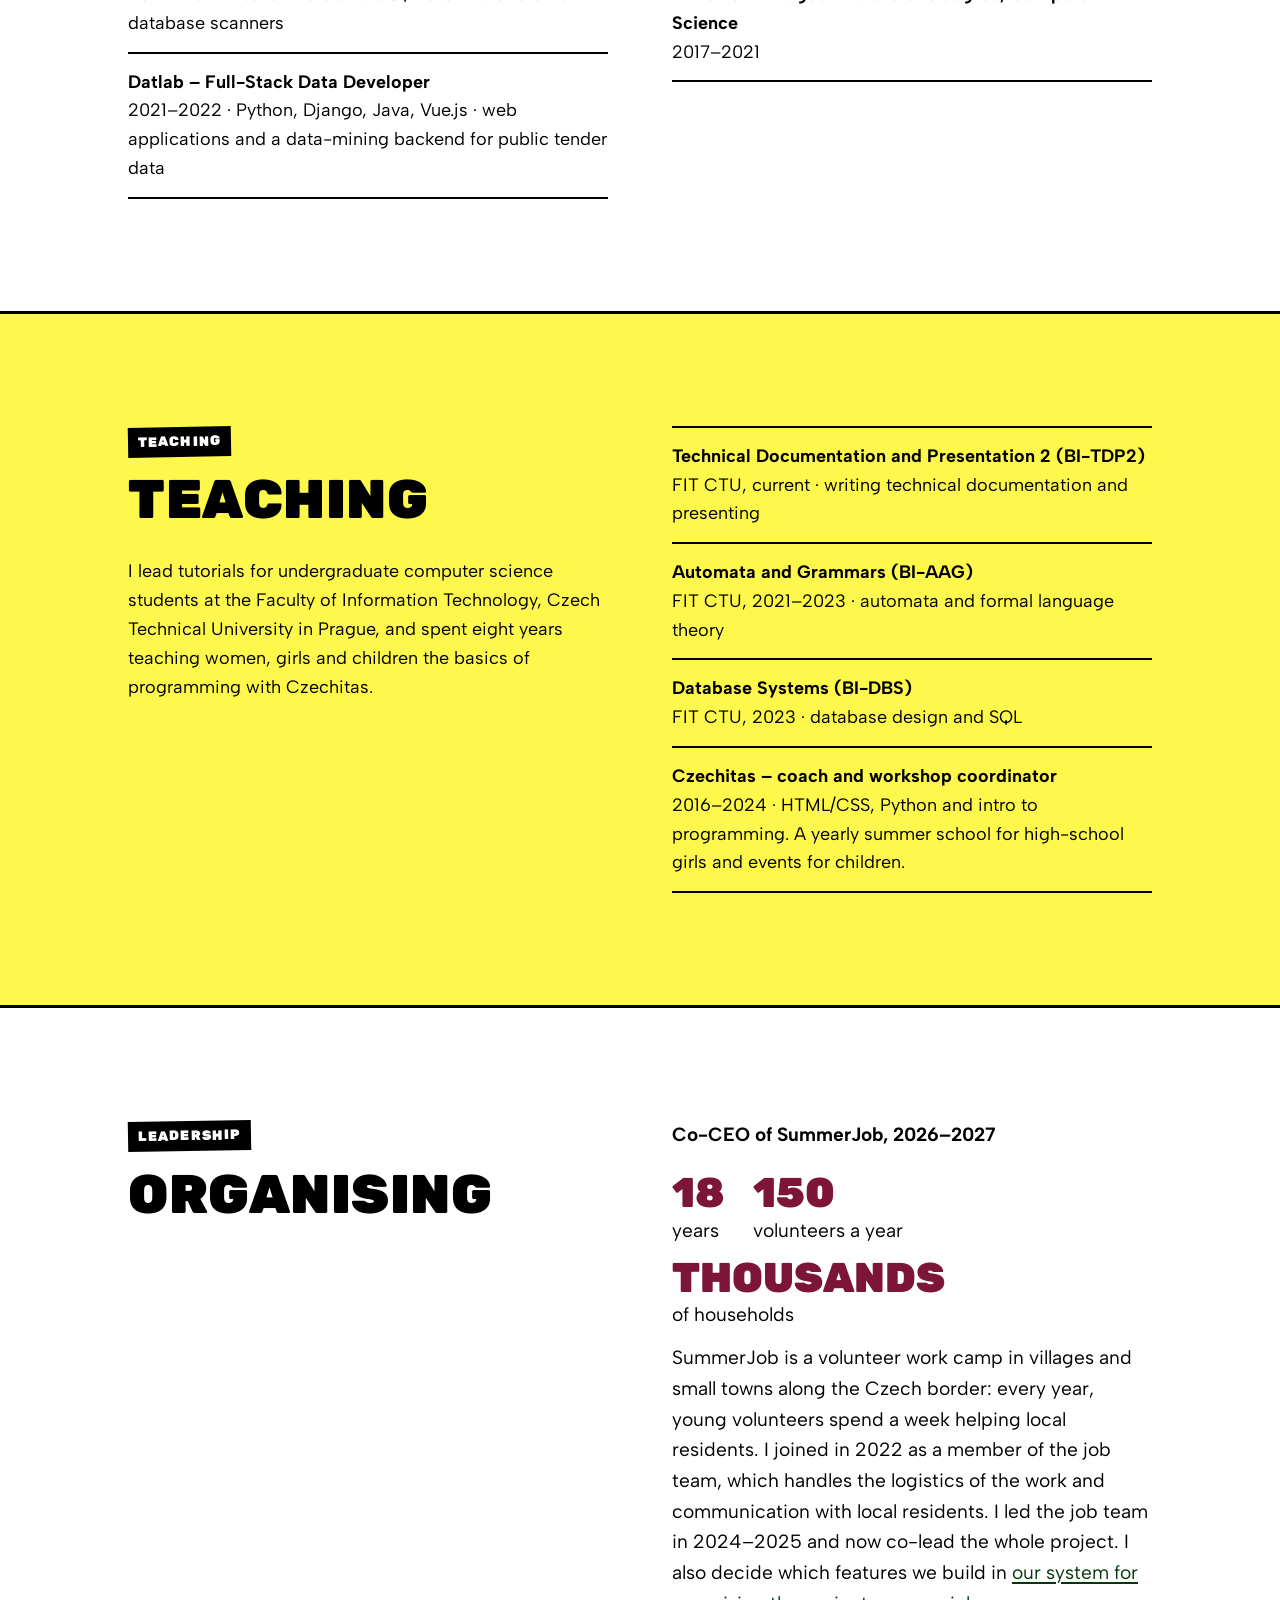
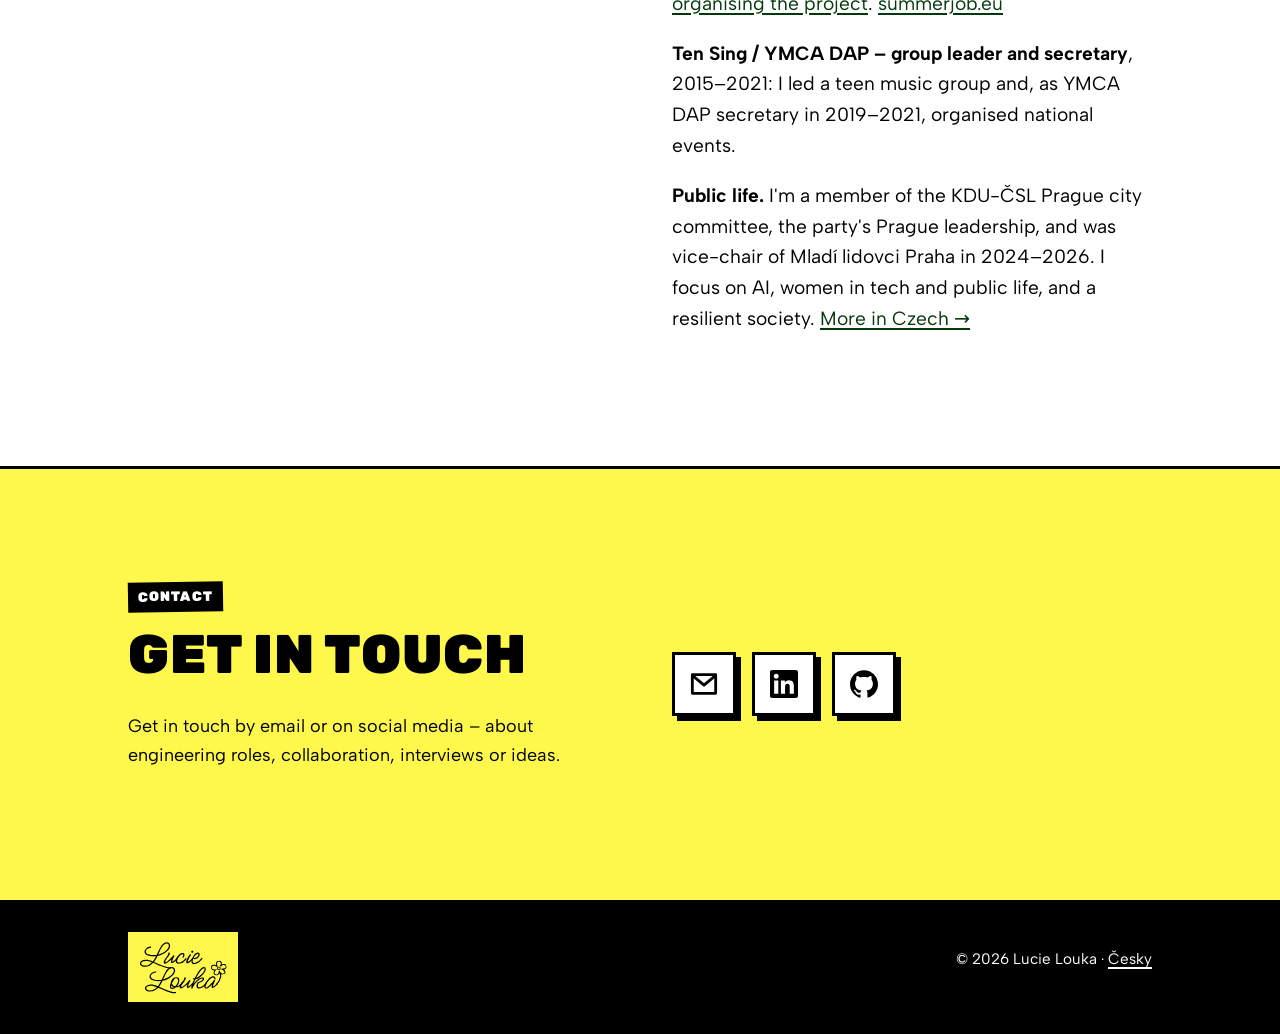
==== commit 720811f6: "Use the new portrait as the main photo Co-Authored-By: Claude Opus 5.5 <noreply@anthropic.com> Claud" ====
--- a/en/index.html
+++ b/en/index.html
@@ -47,7 +47,7 @@
           </div>
         </div>
         <div class="portrait">
-          <img src="../assets/lucie.webp" alt="Lucie Louka" width="800" height="1200">
+          <img src="../assets/lucie.webp" alt="Lucie Louka" width="800" height="1000">
         </div>
       </div>
     </section>
